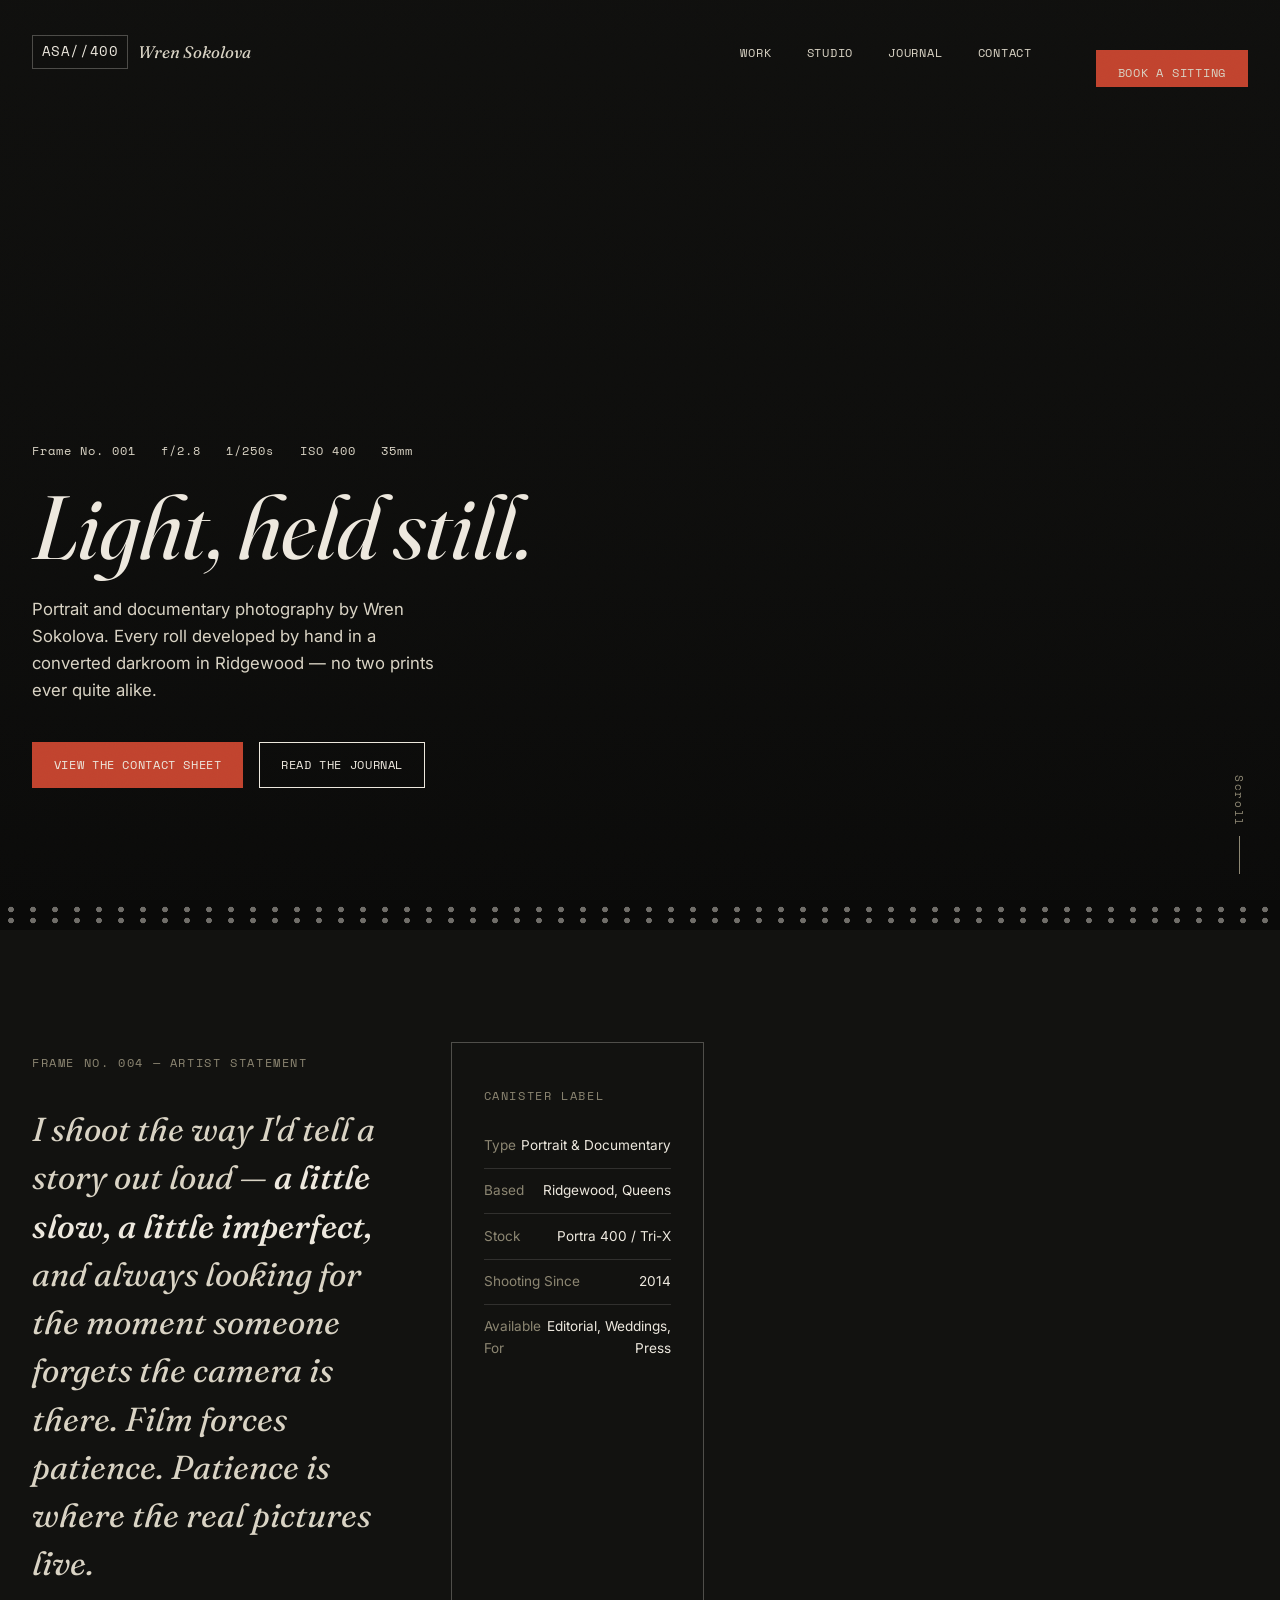
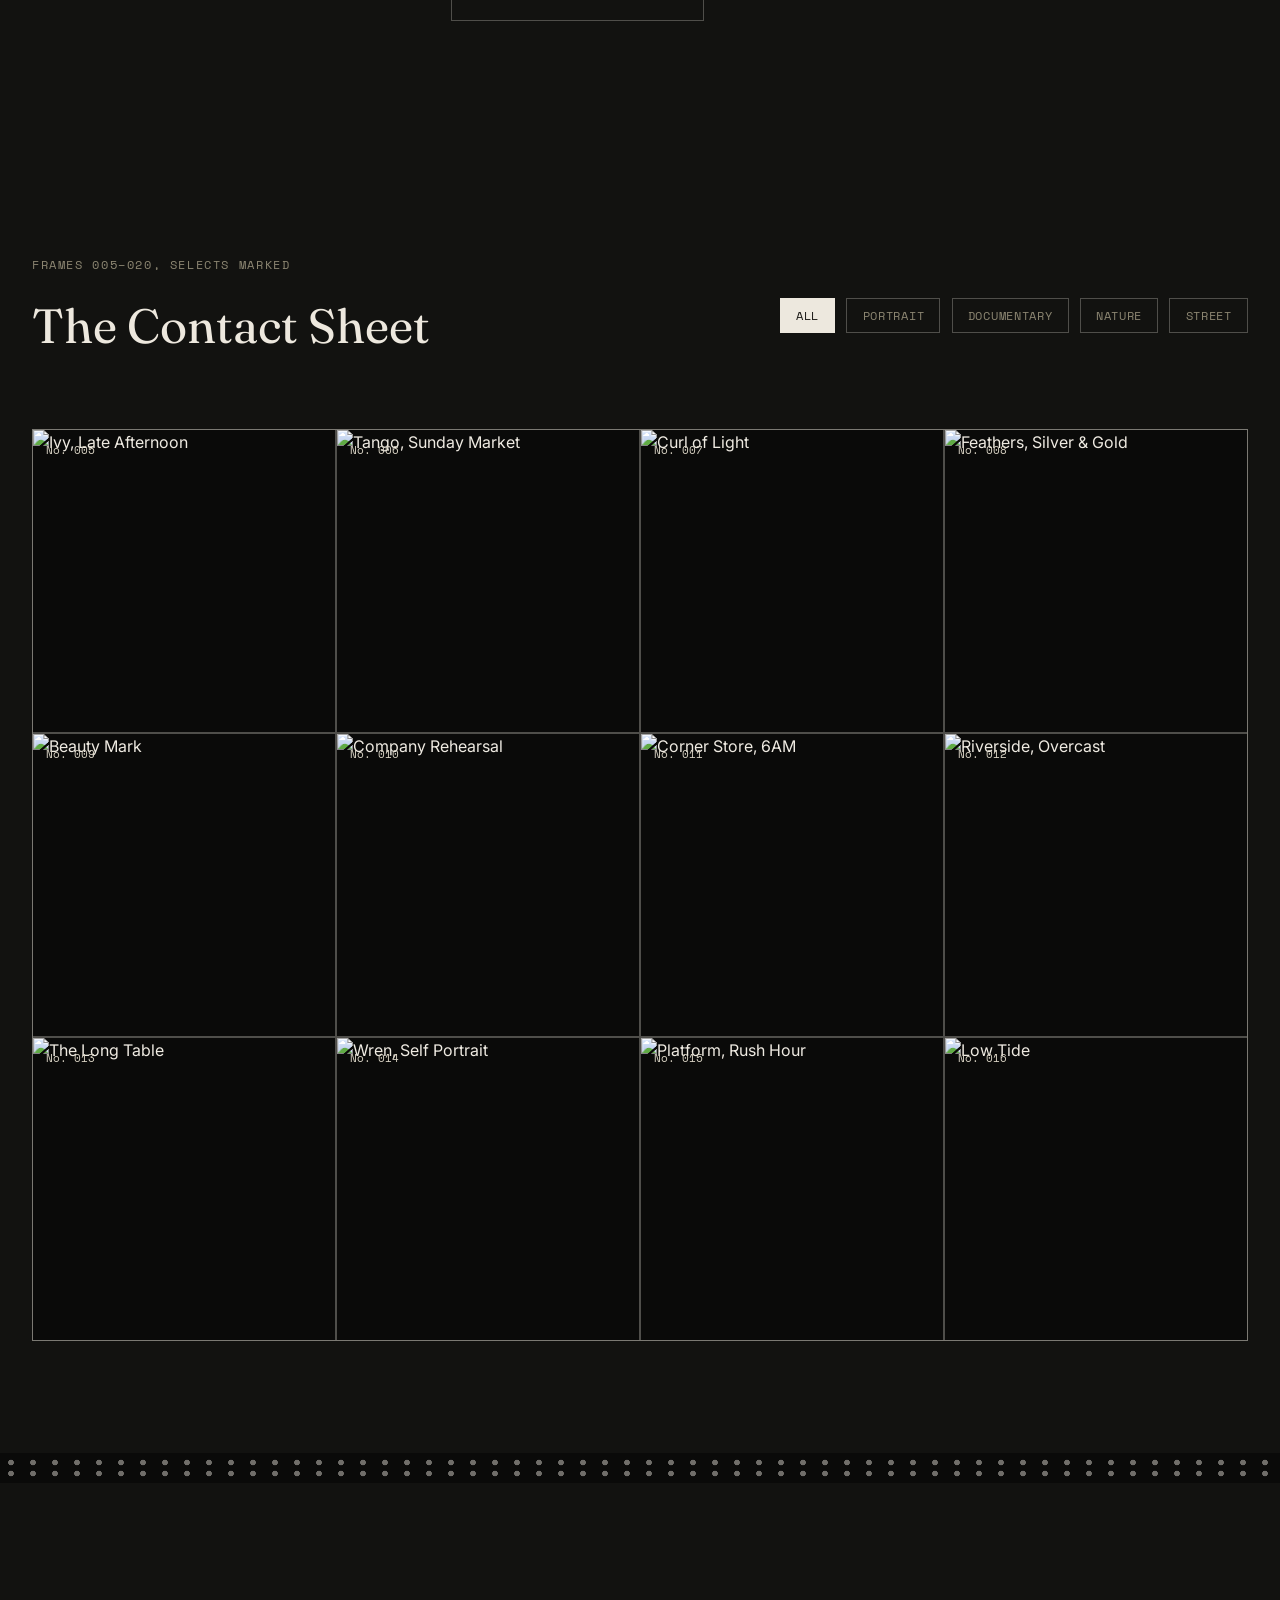
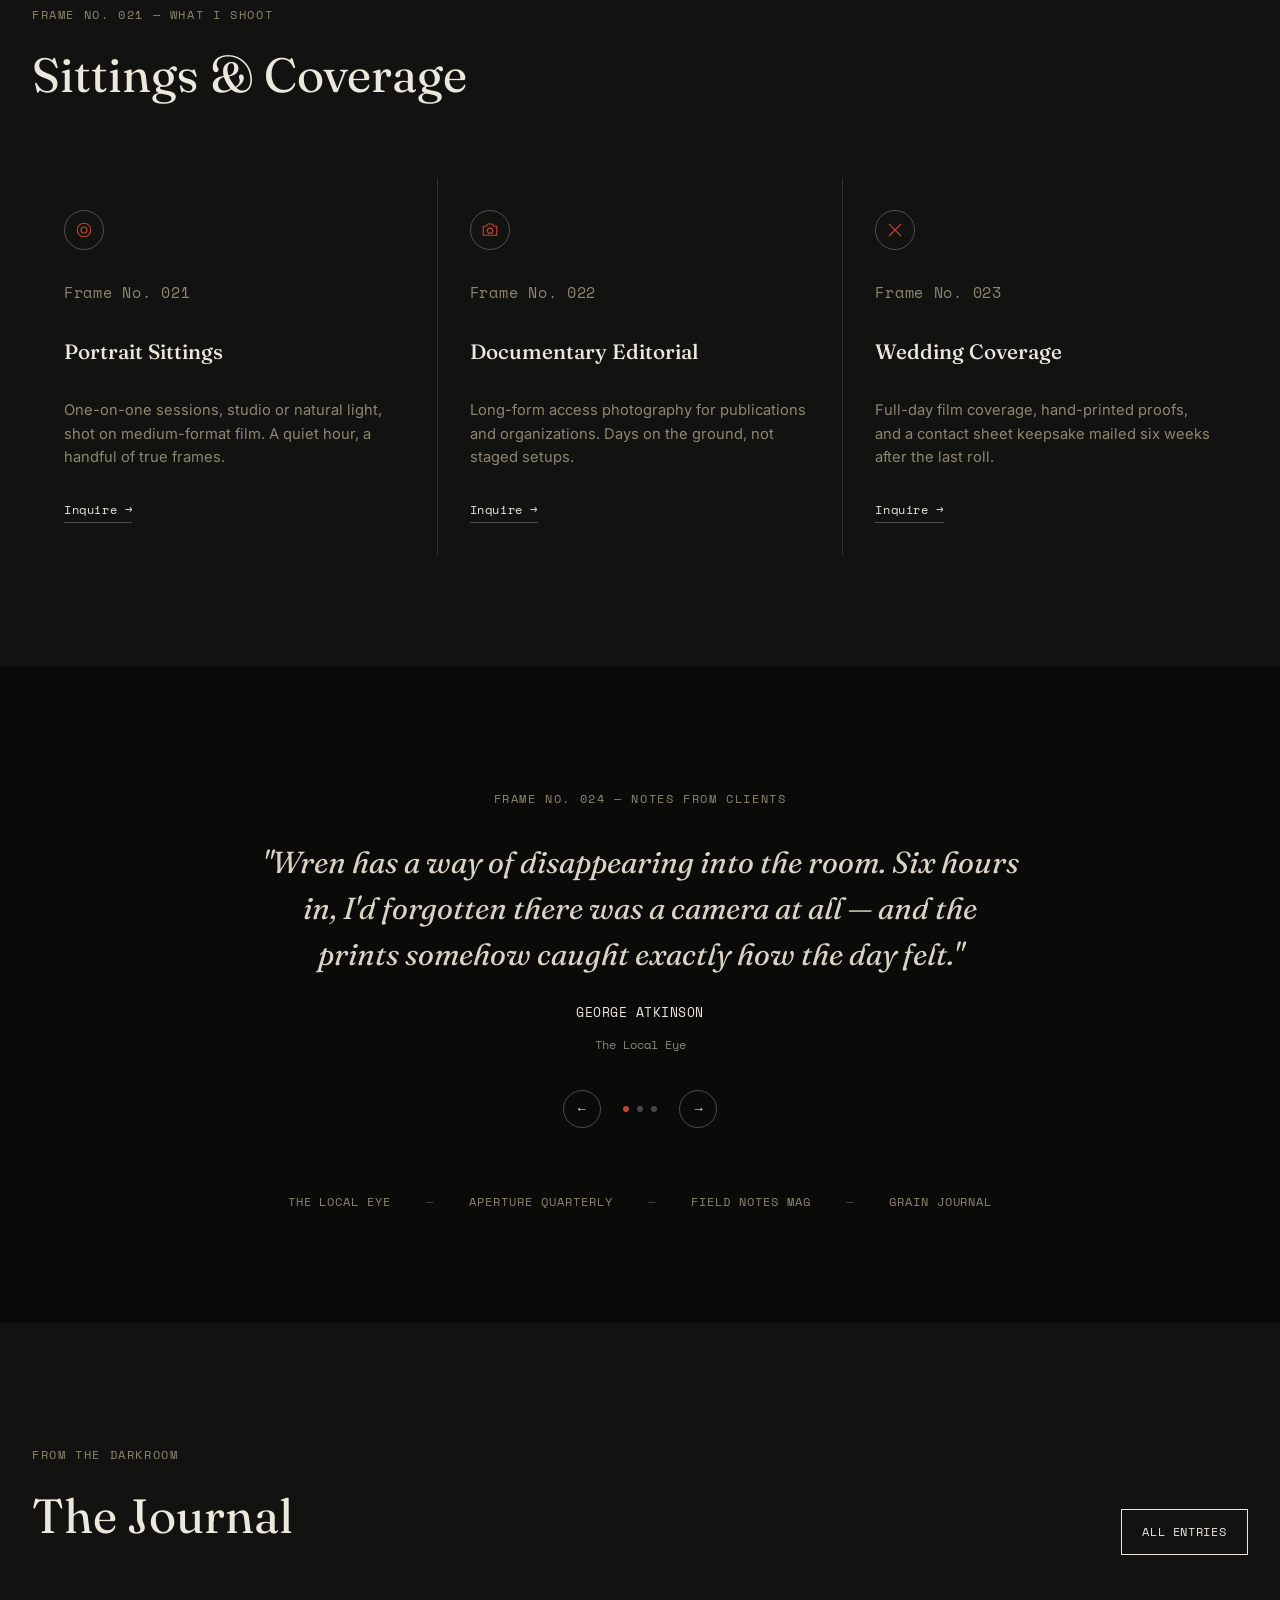
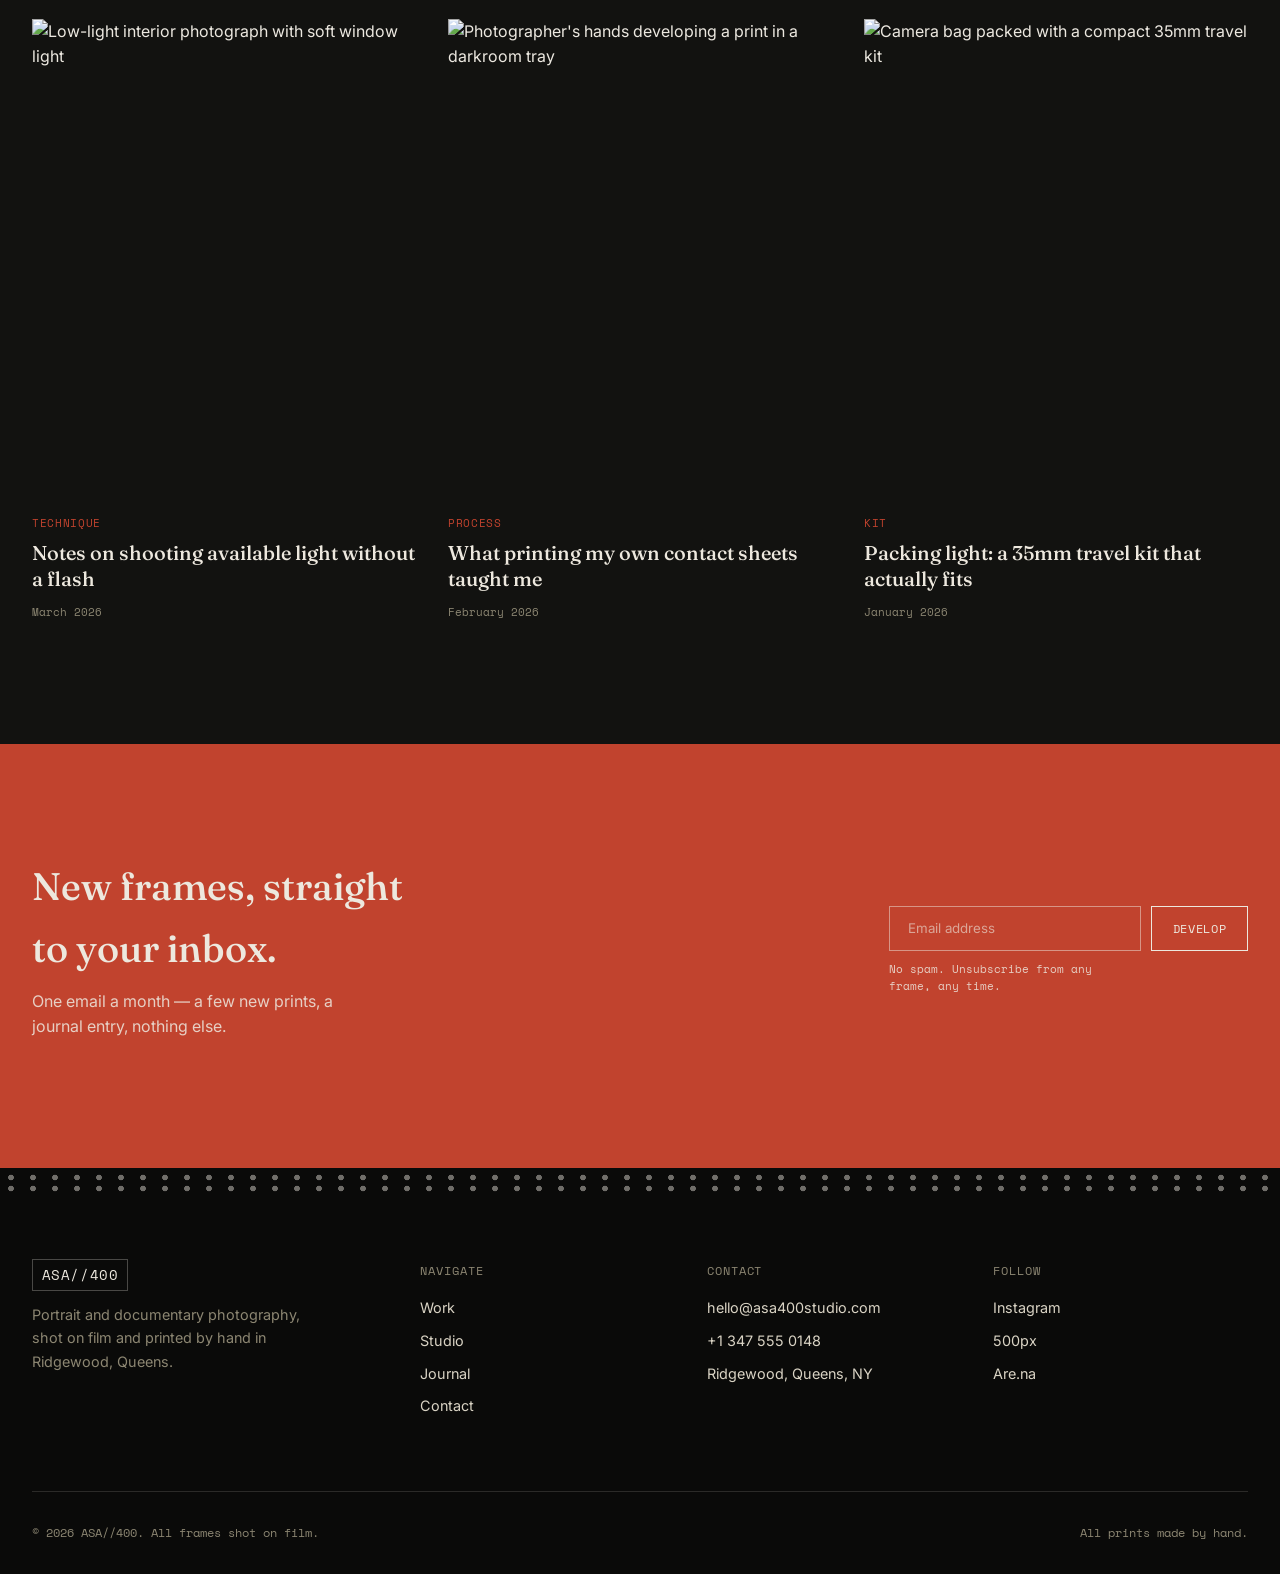
==== index.html @ d58d8274 "Add files via upload" ====
<!DOCTYPE html>
<html lang="en">
<head>
<meta charset="UTF-8">
<meta name="viewport" content="width=device-width, initial-scale=1.0">
<title>ASA//400 — Wren Sokolova, Photography</title>
<link rel="stylesheet" href="styles.css">
</head>
<body>

<div class="grain" aria-hidden="true"></div>

<nav class="site-nav" id="siteNav">
  <div class="wrap">
    <div class="brand">
      <span class="brand-mark">ASA//400</span>
      <span class="brand-name">Wren Sokolova</span>
    </div>
    <div class="nav-links" id="navLinks">
      <ul>
        <li><a href="#sheet">Work</a></li>
        <li><a href="#services">Studio</a></li>
        <li><a href="#journal">Journal</a></li>
        <li><a href="#contact">Contact</a></li>
      </ul>
      <a href="#contact" class="btn btn-solid" style="margin-top:2rem;">Book a Sitting</a>
    </div>
    <button class="nav-toggle" id="navToggle" aria-expanded="false" aria-controls="navLinks">Menu</button>
  </div>
</nav>

<header class="hero">
  <div class="wrap hero-inner">
    <div class="hero-frame-data mono">
      <span>Frame No. 001</span>
      <span>f/2.8</span>
      <span>1/250s</span>
      <span>ISO 400</span>
      <span>35mm</span>
    </div>
    <h1>Light, held still.</h1>
    <p class="hero-sub">Portrait and documentary photography by Wren Sokolova. Every roll developed by hand in a converted darkroom in Ridgewood — no two prints ever quite alike.</p>
    <div class="hero-actions">
      <a href="#sheet" class="btn btn-solid">View the Contact Sheet</a>
      <a href="#journal" class="btn">Read the Journal</a>
    </div>
  </div>
  <div class="scroll-cue mono">Scroll</div>
</header>

<div class="filmstrip" aria-hidden="true"></div>

<section class="story">
  <div class="wrap reveal">
    <div class="story-grid" style="display:grid;grid-template-columns:1.4fr 1fr;gap:4rem;">
      <div>
        <p class="eyebrow">Frame No. 004 — Artist Statement</p>
        <p class="story-quote">I shoot the way I'd tell a story out loud — <strong>a little slow, a little imperfect,</strong> and always looking for the moment someone forgets the camera is there. Film forces patience. Patience is where the real pictures live.</p>
      </div>
      <div class="label-card">
        <p class="eyebrow">Canister Label</p>
        <div class="label-row"><span>Type</span><span>Portrait &amp; Documentary</span></div>
        <div class="label-row"><span>Based</span><span>Ridgewood, Queens</span></div>
        <div class="label-row"><span>Stock</span><span>Portra 400 / Tri-X</span></div>
        <div class="label-row"><span>Shooting Since</span><span>2014</span></div>
        <div class="label-row"><span>Available For</span><span>Editorial, Weddings, Press</span></div>
      </div>
    </div>
  </div>
</section>

<section class="sheet" id="sheet">
  <div class="wrap">
    <div class="section-head reveal">
      <div>
        <p class="eyebrow">Frames 005–020, Selects Marked</p>
        <h2>The Contact Sheet</h2>
      </div>
      <div class="filters mono">
        <button class="filter-btn active" data-filter="all">All</button>
        <button class="filter-btn" data-filter="portrait">Portrait</button>
        <button class="filter-btn" data-filter="documentary">Documentary</button>
        <button class="filter-btn" data-filter="nature">Nature</button>
        <button class="filter-btn" data-filter="street">Street</button>
      </div>
    </div>

    <div class="grid-sheet reveal" id="grid">
      <!-- frames injected by data below -->
    </div>
  </div>
</section>

<div class="filmstrip" aria-hidden="true"></div>

<section class="services" id="services">
  <div class="wrap">
    <div class="section-head reveal">
      <div>
        <p class="eyebrow">Frame No. 021 — What I Shoot</p>
        <h2>Sittings &amp; Coverage</h2>
      </div>
    </div>
    <div class="service-grid reveal">
      <div class="service-card">
        <div class="service-icon" aria-hidden="true">
          <svg width="18" height="18" viewBox="0 0 24 24" fill="none" stroke="currentColor" stroke-width="1.5"><circle cx="12" cy="12" r="4"/><circle cx="12" cy="12" r="9"/></svg>
        </div>
        <p class="service-tag">Frame No. 021</p>
        <h3>Portrait Sittings</h3>
        <p>One-on-one sessions, studio or natural light, shot on medium-format film. A quiet hour, a handful of true frames.</p>
        <a href="#contact" class="service-link">Inquire →</a>
      </div>
      <div class="service-card">
        <div class="service-icon" aria-hidden="true">
          <svg width="18" height="18" viewBox="0 0 24 24" fill="none" stroke="currentColor" stroke-width="1.5"><path d="M3 7h4l2-3h6l2 3h4v12H3z"/><circle cx="12" cy="13" r="3.5"/></svg>
        </div>
        <p class="service-tag">Frame No. 022</p>
        <h3>Documentary Editorial</h3>
        <p>Long-form access photography for publications and organizations. Days on the ground, not staged setups.</p>
        <a href="#contact" class="service-link">Inquire →</a>
      </div>
      <div class="service-card">
        <div class="service-icon" aria-hidden="true">
          <svg width="18" height="18" viewBox="0 0 24 24" fill="none" stroke="currentColor" stroke-width="1.5"><path d="M4 4l16 16M4 20L20 4"/></svg>
        </div>
        <p class="service-tag">Frame No. 023</p>
        <h3>Wedding Coverage</h3>
        <p>Full-day film coverage, hand-printed proofs, and a contact sheet keepsake mailed six weeks after the last roll.</p>
        <a href="#contact" class="service-link">Inquire →</a>
      </div>
    </div>
  </div>
</section>

<section class="testimonials">
  <div class="wrap">
    <div class="testi-wrap reveal">
      <p class="eyebrow" style="margin-bottom:2rem;">Frame No. 024 — Notes From Clients</p>

      <div class="testi-slide active">
        <p class="testi-quote">"Wren has a way of disappearing into the room. Six hours in, I'd forgotten there was a camera at all — and the prints somehow caught exactly how the day felt."</p>
        <p class="testi-name">GEORGE ATKINSON</p>
        <p class="testi-role">The Local Eye</p>
      </div>
      <div class="testi-slide">
        <p class="testi-quote">"We asked for portraits and got a small archive. Every print was hand-developed, and you can tell — there's a warmth to film that nothing else matches."</p>
        <p class="testi-name">MOLLIE HOPE</p>
        <p class="testi-role">Field Notes Mag</p>
      </div>
      <div class="testi-slide">
        <p class="testi-quote">"The contact sheet alone was worth the booking. Watching a whole day compress into thirty-six honest frames — nothing staged, nothing wasted."</p>
        <p class="testi-name">DEV KAPOOR</p>
        <p class="testi-role">Aperture Quarterly</p>
      </div>

      <div class="testi-controls">
        <button class="testi-arrow" id="testiPrev" aria-label="Previous testimonial">←</button>
        <div class="testi-dots" id="testiDots"></div>
        <button class="testi-arrow" id="testiNext" aria-label="Next testimonial">→</button>
      </div>

      <div class="press-strip">
        <span>The Local Eye</span>
        <span>Aperture Quarterly</span>
        <span>Field Notes Mag</span>
        <span>Grain Journal</span>
      </div>
    </div>
  </div>
</section>

<section class="journal" id="journal">
  <div class="wrap">
    <div class="section-head reveal">
      <div>
        <p class="eyebrow">From the Darkroom</p>
        <h2>The Journal</h2>
      </div>
      <a href="#" class="btn">All Entries</a>
    </div>
    <div class="journal-grid reveal">
      <article class="post-card">
        <img src="https://picsum.photos/seed/asa-blog-1/700/900" alt="Low-light interior photograph with soft window light" loading="lazy">
        <p class="post-cat">Technique</p>
        <h3>Notes on shooting available light without a flash</h3>
        <p class="post-date">March 2026</p>
      </article>
      <article class="post-card">
        <img src="https://picsum.photos/seed/asa-blog-2/700/900" alt="Photographer's hands developing a print in a darkroom tray" loading="lazy">
        <p class="post-cat">Process</p>
        <h3>What printing my own contact sheets taught me</h3>
        <p class="post-date">February 2026</p>
      </article>
      <article class="post-card">
        <img src="https://picsum.photos/seed/asa-blog-3/700/900" alt="Camera bag packed with a compact 35mm travel kit" loading="lazy">
        <p class="post-cat">Kit</p>
        <h3>Packing light: a 35mm travel kit that actually fits</h3>
        <p class="post-date">January 2026</p>
      </article>
    </div>
  </div>
</section>

<section class="newsletter">
  <div class="wrap reveal">
    <div>
      <h2>New frames, straight to your inbox.</h2>
      <p>One email a month — a few new prints, a journal entry, nothing else.</p>
    </div>
    <div>
      <form class="newsletter-form" id="newsletterForm">
        <input type="email" placeholder="Email address" required aria-label="Email address">
        <button type="submit" class="btn">Develop</button>
      </form>
      <p class="newsletter-fine">No spam. Unsubscribe from any frame, any time.</p>
    </div>
  </div>
</section>

<div class="filmstrip" aria-hidden="true"></div>

<footer id="contact">
  <div class="wrap">
    <div class="footer-grid">
      <div class="footer-brand">
        <span class="brand-mark">ASA//400</span>
        <p>Portrait and documentary photography, shot on film and printed by hand in Ridgewood, Queens.</p>
      </div>
      <div class="footer-col">
        <h4>Navigate</h4>
        <ul>
          <li><a href="#sheet">Work</a></li>
          <li><a href="#services">Studio</a></li>
          <li><a href="#journal">Journal</a></li>
          <li><a href="#contact">Contact</a></li>
        </ul>
      </div>
      <div class="footer-col">
        <h4>Contact</h4>
        <ul>
          <li>hello@asa400studio.com</li>
          <li>+1 347 555 0148</li>
          <li>Ridgewood, Queens, NY</li>
        </ul>
      </div>
      <div class="footer-col">
        <h4>Follow</h4>
        <ul>
          <li><a href="#">Instagram</a></li>
          <li><a href="#">500px</a></li>
          <li><a href="#">Are.na</a></li>
        </ul>
      </div>
    </div>
    <div class="footer-bottom">
      <span>© 2026 ASA//400. All frames shot on film.</span>
      <span>All prints made by hand.</span>
    </div>
  </div>
</footer>

<script src="script.js"></script>

</body>
</html>
---- styles.css ----
@import url('https://fonts.googleapis.com/css2?family=Fraunces:ital,opsz,wght@0,9..144,300;0,9..144,400;0,9..144,500;0,9..144,600;1,9..144,400;1,9..144,500&family=Inter:wght@400;500;600&family=Space+Mono:wght@400;700&display=swap');

  :root{
    --black:#121210;
    --black-strip:#0a0a09;
    --paper:#ede8de;
    --paper-dim:#d9d3c4;
    --ink:#1a1815;
    --safelight:#c1432e;
    --safelight-dim:#9c3624;
    --khaki:#8c8672;
    --hairline:rgba(237,232,222,0.14);
    --hairline-strong:rgba(237,232,222,0.28);
    --gap-xs:0.5rem;
    --gap-s:1rem;
    --gap-m:2rem;
    --gap-l:4rem;
    --gap-xl:7rem;
    --maxw:1280px;
  }

  *{box-sizing:border-box;}
  html{scroll-behavior:smooth;}
  body{
    margin:0;
    background:var(--black);
    color:var(--paper);
    font-family:'Inter',sans-serif;
    font-size:16px;
    line-height:1.6;
    -webkit-font-smoothing:antialiased;
  }
  img{max-width:100%;display:block;}
  a{color:inherit;text-decoration:none;}
  ul{list-style:none;margin:0;padding:0;}
  h1,h2,h3,h4{margin:0;font-family:'Fraunces',serif;font-weight:500;}

  ::selection{background:var(--safelight);color:var(--paper);}

  a:focus-visible, button:focus-visible, input:focus-visible{
    outline:2px solid var(--safelight);
    outline-offset:3px;
  }

  .wrap{max-width:var(--maxw);margin:0 auto;padding:0 var(--gap-m);}

  .mono{font-family:'Space Mono',monospace;}
  .eyebrow{
    font-family:'Space Mono',monospace;
    font-size:0.72rem;
    letter-spacing:0.14em;
    text-transform:uppercase;
    color:var(--khaki);
  }

  /* grain overlay */
  .grain{
    position:fixed;inset:0;
    pointer-events:none;
    z-index:999;
    opacity:0.05;
    mix-blend-mode:overlay;
    background-image:url("data:image/svg+xml,%3Csvg xmlns='http://www.w3.org/2000/svg' width='120' height='120'%3E%3Cfilter id='n'%3E%3CfeTurbulence type='fractalNoise' baseFrequency='0.9' numOctaves='2' stitchTiles='stitch'/%3E%3C/filter%3E%3Crect width='100%25' height='100%25' filter='url(%23n)'/%3E%3C/svg%3E");
  }

  /* sprocket divider */
  .filmstrip{
    height:30px;
    background:var(--black-strip);
    position:relative;
  }
  .filmstrip::before,
  .filmstrip::after{
    content:"";
    position:absolute;left:0;right:0;height:9px;
    background-image:radial-gradient(circle,rgba(237,232,222,0.45) 2.6px,transparent 3.1px);
    background-size:22px 9px;
    background-repeat:repeat-x;
  }
  .filmstrip::before{top:5px;}
  .filmstrip::after{bottom:5px;}

  /* ---------- NAV ---------- */
  .site-nav{
    position:fixed;top:0;left:0;right:0;z-index:200;
    padding:1.1rem 0;
    transition:background 0.35s ease,padding 0.35s ease,border-color 0.35s ease;
    border-bottom:1px solid transparent;
  }
  .site-nav.scrolled{
    background:rgba(18,18,16,0.92);
    backdrop-filter:blur(6px);
    padding:0.75rem 0;
    border-bottom-color:var(--hairline);
  }
  .site-nav .wrap{display:flex;align-items:center;justify-content:space-between;gap:var(--gap-m);}
  .brand{display:flex;align-items:center;gap:0.6rem;}
  .brand-mark{
    font-family:'Space Mono',monospace;
    font-size:0.85rem;
    letter-spacing:0.04em;
    border:1px solid var(--hairline-strong);
    padding:0.3rem 0.55rem;
    color:var(--paper);
  }
  .brand-name{font-family:'Fraunces',serif;font-size:1.05rem;font-style:italic;color:var(--paper-dim);}

  .nav-links{display:flex;align-items:center;gap:var(--gap-l);}
  .nav-links ul{display:flex;gap:2.2rem;}
  .nav-links a{
    font-family:'Space Mono',monospace;
    font-size:0.78rem;
    letter-spacing:0.06em;
    text-transform:uppercase;
    color:var(--paper-dim);
    position:relative;
    padding-bottom:3px;
  }
  .nav-links a::after{
    content:"";position:absolute;left:0;bottom:0;width:0;height:1px;
    background:var(--safelight);transition:width 0.25s ease;
  }
  .nav-links a:hover::after{width:100%;}

  .btn{
    display:inline-flex;align-items:center;gap:0.5rem;
    font-family:'Space Mono',monospace;
    font-size:0.78rem;
    letter-spacing:0.05em;
    text-transform:uppercase;
    padding:0.75rem 1.3rem;
    border:1px solid var(--paper);
    transition:background 0.25s ease,color 0.25s ease,border-color 0.25s ease;
    cursor:pointer;
    background:transparent;
    color:var(--paper);
  }
  .btn:hover{background:var(--paper);color:var(--ink);}
  .btn-solid{
    background:var(--safelight);
    border-color:var(--safelight);
    color:var(--paper);
  }
  .btn-solid:hover{background:var(--safelight-dim);border-color:var(--safelight-dim);color:var(--paper);}

  .nav-toggle{
    display:none;
    background:none;border:none;color:var(--paper);
    font-family:'Space Mono',monospace;font-size:0.78rem;
    letter-spacing:0.06em;text-transform:uppercase;
    cursor:pointer;
  }

  /* ---------- HERO ---------- */
  .hero{
    position:relative;
    min-height:100vh;
    display:flex;
    align-items:flex-end;
    background:
      linear-gradient(180deg, rgba(10,10,9,0.35) 0%, rgba(10,10,9,0.55) 55%, rgba(10,10,9,0.92) 100%),
      url('https://picsum.photos/seed/asa-hero/1800/1400') center/cover no-repeat;
  }
  .hero-inner{
    padding-bottom:var(--gap-xl);
    padding-top:calc(var(--gap-xl) + 4rem);
    width:100%;
  }
  .hero-frame-data{
    display:flex;gap:1.6rem;flex-wrap:wrap;
    font-size:0.75rem;letter-spacing:0.08em;
    color:var(--khaki);margin-bottom:1.4rem;
  }
  .hero-frame-data span{color:var(--paper-dim);}
  .hero h1{
    font-size:clamp(2.6rem,7vw,5.6rem);
    font-style:italic;
    font-weight:400;
    line-height:0.98;
    color:var(--paper);
    max-width:14ch;
    margin-bottom:1.6rem;
  }
  .hero-sub{
    max-width:38ch;
    color:var(--paper-dim);
    font-size:1.05rem;
    margin-bottom:2.4rem;
  }
  .hero-actions{display:flex;gap:1rem;flex-wrap:wrap;}

  .scroll-cue{
    position:absolute;bottom:1.6rem;right:var(--gap-m);
    writing-mode:vertical-rl;
    font-family:'Space Mono',monospace;
    font-size:0.7rem;letter-spacing:0.15em;
    color:var(--khaki);
    display:flex;align-items:center;gap:0.6rem;
  }
  .scroll-cue::after{content:"";width:1px;height:38px;background:var(--khaki);}

  /* ---------- SECTION SHELL ---------- */
  section{padding:var(--gap-xl) 0;}
  .section-head{
    display:flex;justify-content:space-between;align-items:flex-end;
    gap:var(--gap-m);margin-bottom:var(--gap-l);flex-wrap:wrap;
  }
  .section-head h2{font-size:clamp(2rem,4vw,3rem);font-weight:400;}
  .section-head .eyebrow{margin-bottom:0.8rem;}

  /* ---------- STORY ---------- */
  .story{background:var(--black);}
  .story .wrap{display:grid;grid-template-columns:1.4fr 1fr;gap:var(--gap-l);align-items:start;}
  .story-quote{
    font-family:'Fraunces',serif;
    font-style:italic;
    font-weight:400;
    font-size:clamp(1.5rem,2.6vw,2.1rem);
    line-height:1.45;
    color:var(--paper-dim);
  }
  .story-quote strong{color:var(--paper);font-weight:500;}
  .label-card{
    border:1px solid var(--hairline-strong);
    padding:var(--gap-m);
  }
  .label-card .eyebrow{margin-bottom:1.2rem;}
  .label-row{
    display:flex;justify-content:space-between;
    padding:0.7rem 0;border-bottom:1px solid var(--hairline);
    font-size:0.85rem;
  }
  .label-row:last-child{border-bottom:none;}
  .label-row span:first-child{color:var(--khaki);}
  .label-row span:last-child{color:var(--paper);text-align:right;}

  /* ---------- CONTACT SHEET / PORTFOLIO ---------- */
  .sheet{background:var(--black);}
  .filters{display:flex;gap:0.7rem;flex-wrap:wrap;margin-bottom:var(--gap-m);}
  .filter-btn{
    font-family:'Space Mono',monospace;font-size:0.72rem;letter-spacing:0.06em;
    text-transform:uppercase;
    padding:0.5rem 0.95rem;
    border:1px solid var(--hairline-strong);
    background:transparent;color:var(--khaki);
    cursor:pointer;transition:all 0.2s ease;
  }
  .filter-btn:hover{color:var(--paper);border-color:var(--paper-dim);}
  .filter-btn.active{background:var(--paper);color:var(--ink);border-color:var(--paper);}

  .grid-sheet{
    display:grid;
    grid-template-columns:repeat(4,1fr);
    gap:2px;
    background:var(--hairline-strong);
    border:1px solid var(--hairline-strong);
  }
  .frame{
    position:relative;
    aspect-ratio:1/1;
    overflow:hidden;
    background:var(--black-strip);
    cursor:pointer;
  }
  .frame.hidden-frame{display:none;}
  .frame img{
    width:100%;height:100%;object-fit:cover;
    filter:grayscale(15%) contrast(1.02);
    transition:transform 0.6s ease,filter 0.4s ease;
  }
  .frame:hover img{transform:scale(1.06);filter:grayscale(0%) contrast(1.05);}
  .frame-overlay{
    position:absolute;inset:0;
    display:flex;flex-direction:column;justify-content:flex-end;
    padding:1rem;
    background:linear-gradient(180deg,transparent 40%,rgba(10,10,9,0.88) 100%);
    opacity:0;transition:opacity 0.35s ease;
  }
  .frame:hover .frame-overlay{opacity:1;}
  .frame-num{
    position:absolute;top:0.7rem;left:0.8rem;
    font-family:'Space Mono',monospace;font-size:0.7rem;
    color:var(--paper-dim);
    z-index:2;
  }
  .frame-mark{
    position:absolute;
    width:46px;height:46px;
    border:2px solid var(--safelight);
    border-radius:50%;
    top:50%;left:50%;
    transform:translate(-50%,-50%) scale(0.6);
    opacity:0;
    transition:all 0.3s ease;
    pointer-events:none;
  }
  .frame:hover .frame-mark{opacity:0.9;transform:translate(-50%,-50%) scale(1);}
  .frame-title{font-family:'Fraunces',serif;font-style:italic;font-size:1.05rem;color:var(--paper);}
  .frame-cat{font-family:'Space Mono',monospace;font-size:0.68rem;letter-spacing:0.05em;text-transform:uppercase;color:var(--khaki);margin-top:0.2rem;}

  /* ---------- SERVICES ---------- */
  .services{background:var(--black);}
  .service-grid{display:grid;grid-template-columns:repeat(3,1fr);gap:1px;background:var(--hairline);}
  .service-card{
    background:var(--black);
    padding:var(--gap-m);
    display:flex;flex-direction:column;gap:1rem;
  }
  .service-icon{
    width:40px;height:40px;
    border:1px solid var(--hairline-strong);
    border-radius:50%;
    display:flex;align-items:center;justify-content:center;
    color:var(--safelight);
  }
  .service-card h3{font-size:1.3rem;font-weight:500;}
  .service-card p{color:var(--khaki);font-size:0.92rem;}
  .service-tag{font-family:'Space Mono',monospace;font-size:0.68rem;color:var(--khaki);letter-spacing:0.05em;}
  .service-link{
    margin-top:auto;
    font-family:'Space Mono',monospace;font-size:0.75rem;letter-spacing:0.05em;
    color:var(--paper);
    border-bottom:1px solid var(--hairline-strong);
    width:fit-content;padding-bottom:2px;
  }

  /* ---------- TESTIMONIALS ---------- */
  .testimonials{background:var(--black-strip);}
  .testi-wrap{max-width:760px;margin:0 auto;text-align:center;position:relative;}
  .testi-slide{display:none;}
  .testi-slide.active{display:block;animation:fadeIn 0.5s ease;}
  @keyframes fadeIn{from{opacity:0;transform:translateY(8px);}to{opacity:1;transform:translateY(0);}}
  .testi-quote{
    font-family:'Fraunces',serif;font-style:italic;font-weight:400;
    font-size:clamp(1.3rem,2.6vw,1.9rem);
    line-height:1.5;color:var(--paper-dim);
    margin-bottom:1.6rem;
  }
  .testi-name{font-family:'Space Mono',monospace;font-size:0.8rem;color:var(--paper);letter-spacing:0.04em;}
  .testi-role{font-family:'Space Mono',monospace;font-size:0.72rem;color:var(--khaki);margin-top:0.2rem;}
  .testi-controls{display:flex;justify-content:center;align-items:center;gap:1.4rem;margin-top:2.2rem;}
  .testi-arrow{
    background:none;border:1px solid var(--hairline-strong);color:var(--paper);
    width:38px;height:38px;border-radius:50%;
    display:flex;align-items:center;justify-content:center;
    cursor:pointer;transition:border-color 0.2s ease;
  }
  .testi-arrow:hover{border-color:var(--safelight);color:var(--safelight);}
  .testi-dots{display:flex;gap:0.5rem;}
  .testi-dot{width:6px;height:6px;border-radius:50%;background:var(--hairline-strong);cursor:pointer;border:none;padding:0;}
  .testi-dot.active{background:var(--safelight);}

  .press-strip{
    margin-top:var(--gap-l);
    display:flex;flex-wrap:wrap;justify-content:center;gap:0 2.2rem;
    font-family:'Space Mono',monospace;font-size:0.75rem;letter-spacing:0.08em;
    text-transform:uppercase;color:var(--khaki);
  }
  .press-strip span:not(:last-child)::after{content:"—";margin-left:2.2rem;color:var(--hairline-strong);}

  /* ---------- JOURNAL ---------- */
  .journal{background:var(--black);}
  .journal-grid{display:grid;grid-template-columns:repeat(3,1fr);gap:var(--gap-m);}
  .post-card img{aspect-ratio:4/5;object-fit:cover;filter:grayscale(20%);transition:filter 0.4s ease;}
  .post-card:hover img{filter:grayscale(0%);}
  .post-cat{font-family:'Space Mono',monospace;font-size:0.68rem;letter-spacing:0.06em;text-transform:uppercase;color:var(--safelight);margin:1rem 0 0.5rem;}
  .post-card h3{font-size:1.25rem;font-weight:500;line-height:1.3;margin-bottom:0.5rem;}
  .post-date{font-family:'Space Mono',monospace;font-size:0.7rem;color:var(--khaki);}

  /* ---------- NEWSLETTER ---------- */
  .newsletter{
    background:var(--safelight);
    color:var(--paper);
  }
  .newsletter .wrap{
    display:flex;justify-content:space-between;align-items:center;gap:var(--gap-m);flex-wrap:wrap;
  }
  .newsletter h2{font-size:clamp(1.7rem,3.4vw,2.4rem);max-width:16ch;}
  .newsletter p{color:rgba(237,232,222,0.85);margin-top:0.6rem;max-width:34ch;}
  .newsletter-form{display:flex;gap:0.6rem;flex-wrap:wrap;}
  .newsletter-form input{
    background:transparent;
    border:1px solid rgba(237,232,222,0.5);
    color:var(--paper);
    padding:0.85rem 1.1rem;
    font-family:'Inter',sans-serif;
    min-width:240px;
  }
  .newsletter-form input::placeholder{color:rgba(237,232,222,0.6);}
  .newsletter-form .btn{border-color:var(--paper);}
  .newsletter-form .btn:hover{background:var(--paper);color:var(--safelight-dim);}
  .newsletter-fine{font-family:'Space Mono',monospace;font-size:0.68rem;color:rgba(237,232,222,0.65);margin-top:0.8rem;}

  /* ---------- FOOTER ---------- */
  footer{background:var(--black-strip);padding:var(--gap-l) 0 var(--gap-m);}
  .footer-grid{
    display:grid;grid-template-columns:1.4fr 1fr 1fr 1fr;gap:var(--gap-m);
    padding-bottom:var(--gap-l);
  }
  .footer-brand p{color:var(--khaki);font-size:0.9rem;margin-top:1rem;max-width:32ch;}
  .footer-col h4{font-family:'Space Mono',monospace;font-size:0.72rem;letter-spacing:0.08em;text-transform:uppercase;color:var(--khaki);margin-bottom:1rem;}
  .footer-col li{margin-bottom:0.6rem;font-size:0.9rem;color:var(--paper-dim);}
  .footer-col a:hover{color:var(--safelight);}
  .footer-bottom{
    display:flex;justify-content:space-between;align-items:center;flex-wrap:wrap;gap:1rem;
    padding-top:var(--gap-m);border-top:1px solid var(--hairline);
    font-family:'Space Mono',monospace;font-size:0.72rem;color:var(--khaki);
  }

  /* ---------- REVEAL ---------- */
  .reveal{opacity:0;transform:translateY(24px);transition:opacity 0.7s ease,transform 0.7s ease;}
  .reveal.in{opacity:1;transform:translateY(0);}

  @media (prefers-reduced-motion:reduce){
    html{scroll-behavior:auto;}
    .reveal{opacity:1;transform:none;transition:none;}
    .frame img,.post-card img,.filter-btn,.btn{transition:none;}
  }

  /* ---------- RESPONSIVE ---------- */
  @media (max-width:980px){
    .story .wrap{grid-template-columns:1fr;}
    .service-grid{grid-template-columns:1fr;}
    .journal-grid{grid-template-columns:1fr 1fr;}
    .grid-sheet{grid-template-columns:repeat(3,1fr);}
    .footer-grid{grid-template-columns:1fr 1fr;gap:var(--gap-l) var(--gap-m);}
  }
  @media (max-width:720px){
    .nav-links{
      position:fixed;top:0;right:0;bottom:0;
      width:78vw;max-width:320px;
      background:var(--black);
      flex-direction:column;align-items:flex-start;
      padding:6rem var(--gap-m) var(--gap-m);
      transform:translateX(100%);
      transition:transform 0.35s ease;
      border-left:1px solid var(--hairline-strong);
    }
    .nav-links.open{transform:translateX(0);}
    .nav-links ul{flex-direction:column;gap:1.6rem;}
    .nav-toggle{display:block;}
    .journal-grid{grid-template-columns:1fr;}
    .grid-sheet{grid-template-columns:repeat(2,1fr);}
    .newsletter .wrap{flex-direction:column;align-items:flex-start;}
    .footer-grid{grid-template-columns:1fr;}
  }
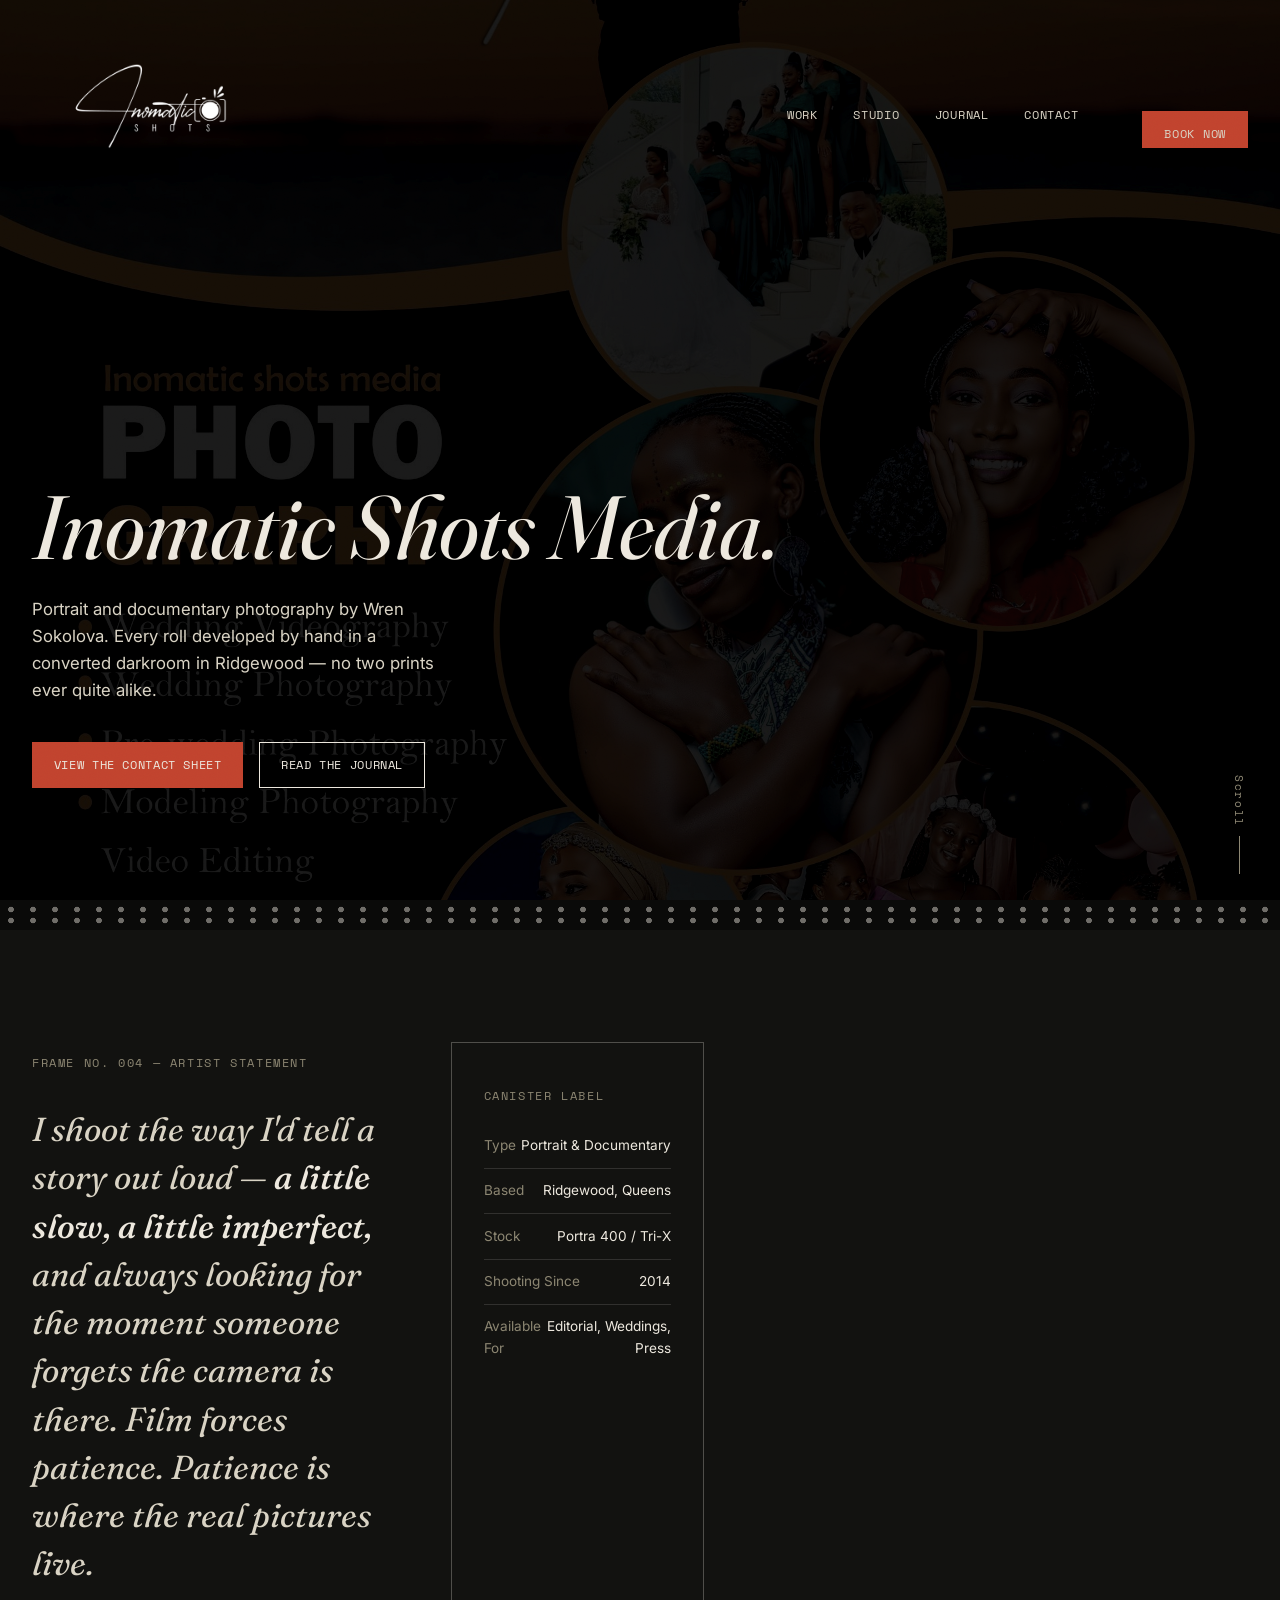
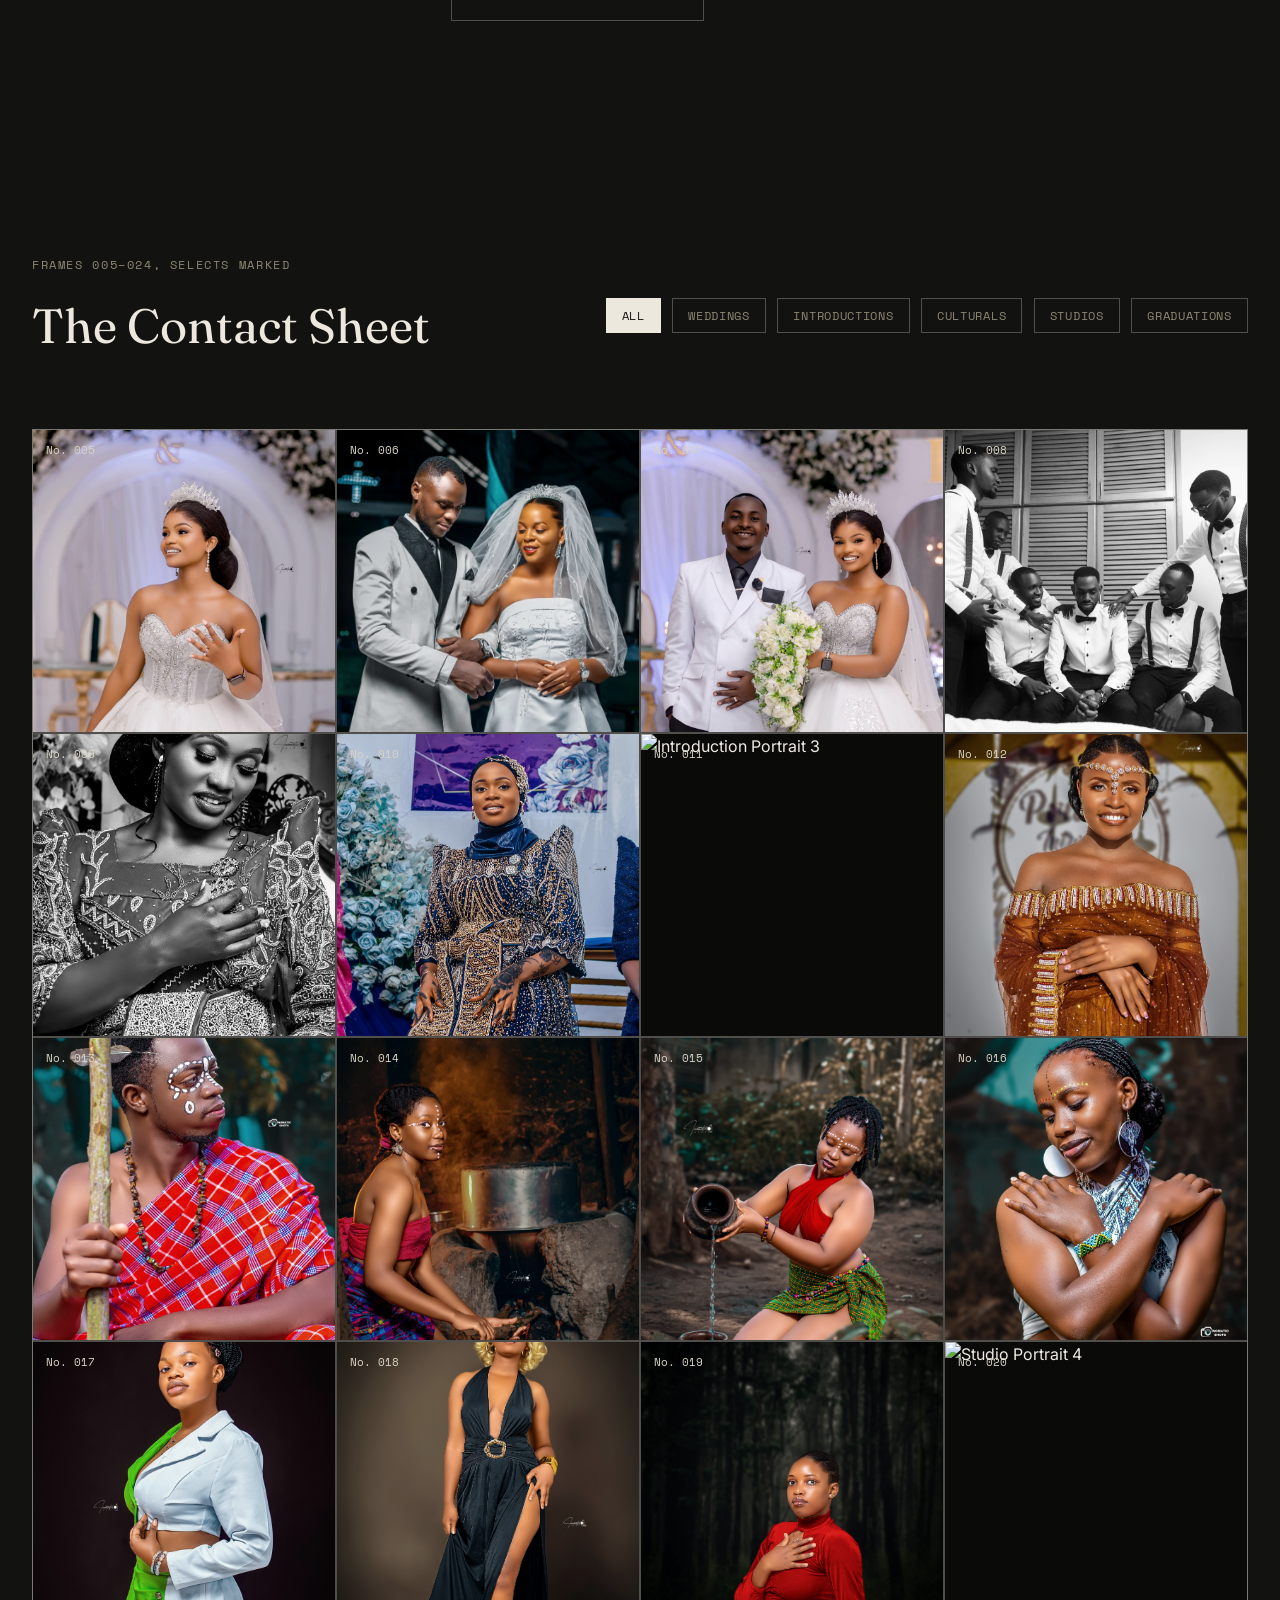
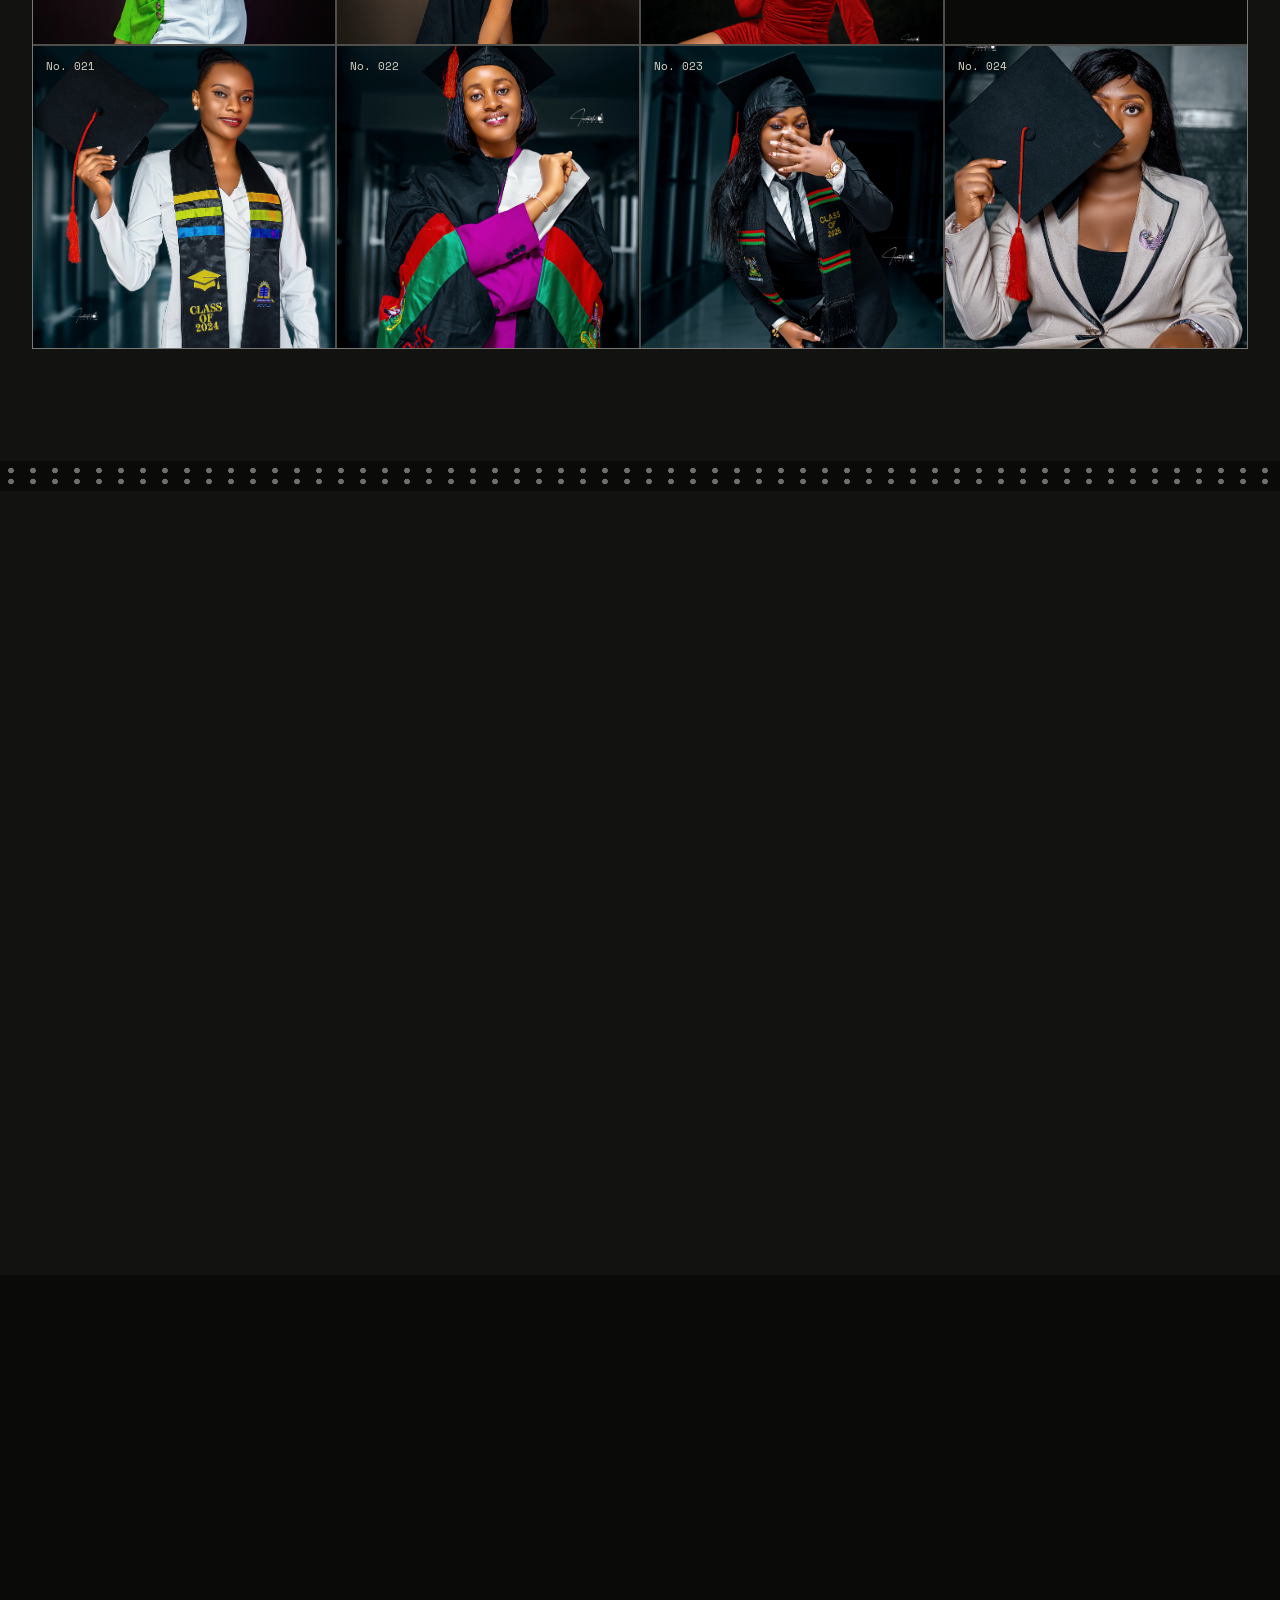
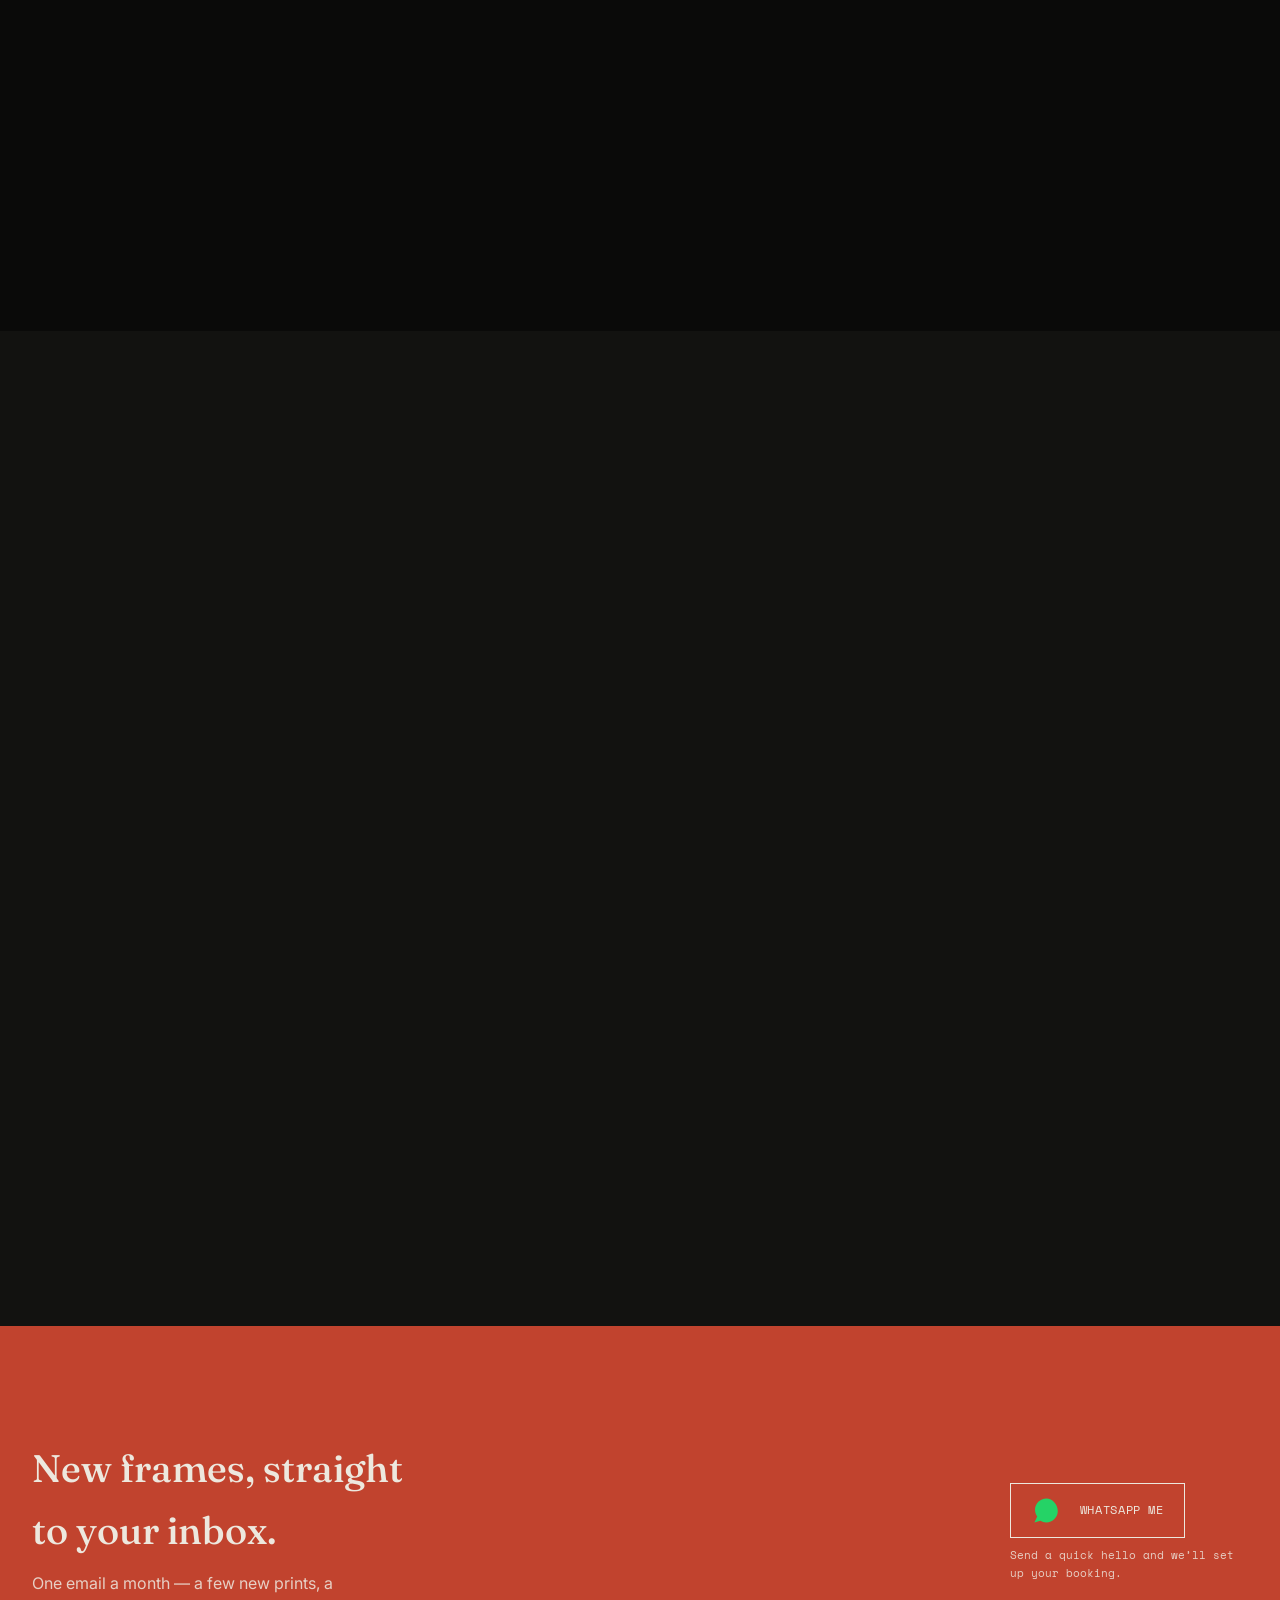
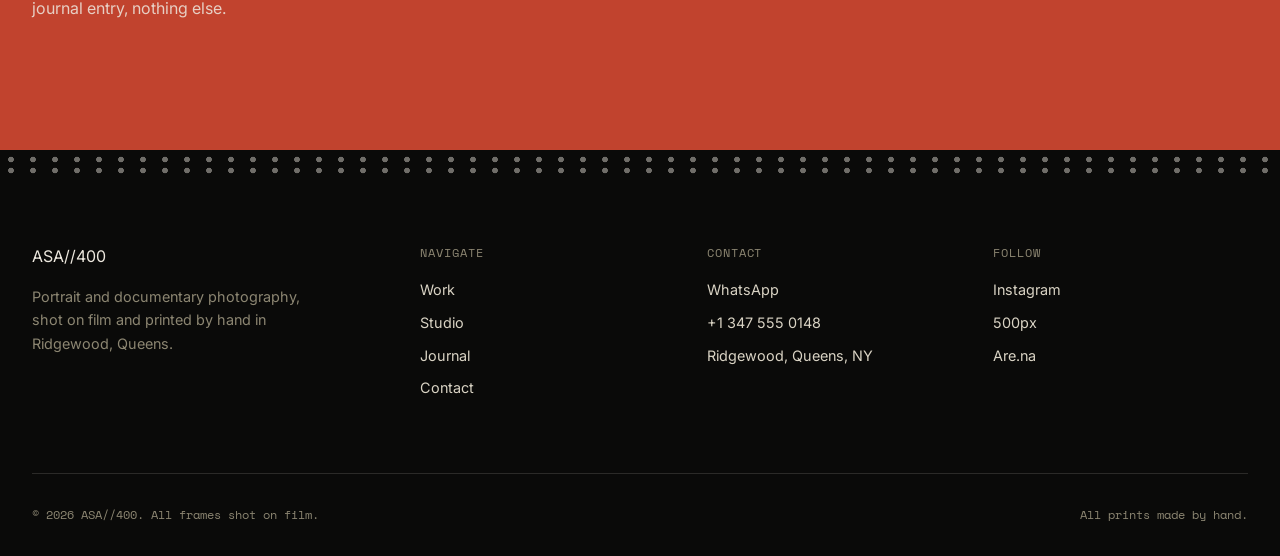
==== commit 4d7fc4cd: "Add files via upload" ====
--- a/index.html
+++ b/index.html
@@ -1,20 +1,19 @@
 <!DOCTYPE html>
-<html lang="en">
-<head>
+<html lang="en"><head>
+<meta http-equiv="content-type" content="text/html; charset=UTF-8">
 <meta charset="UTF-8">
 <meta name="viewport" content="width=device-width, initial-scale=1.0">
-<title>ASA//400 — Wren Sokolova, Photography</title>
+<title>INOMATIC SHOTS MEDIA</title>
 <link rel="stylesheet" href="styles.css">
 </head>
 <body>
 
 <div class="grain" aria-hidden="true"></div>
 
-<nav class="site-nav" id="siteNav">
+<nav class="site-nav scrolled" id="siteNav">
   <div class="wrap">
     <div class="brand">
-      <span class="brand-mark">ASA//400</span>
-      <span class="brand-name">Wren Sokolova</span>
+      <img src="images/Logo image.PNG" alt="INOMATIC SHOTS MEDIA logo" class="brand-logo">
     </div>
     <div class="nav-links" id="navLinks">
       <ul>
@@ -23,27 +22,30 @@
         <li><a href="#journal">Journal</a></li>
         <li><a href="#contact">Contact</a></li>
       </ul>
-      <a href="#contact" class="btn btn-solid" style="margin-top:2rem;">Book a Sitting</a>
+      <a href="#contact" class="btn btn-solid" style="margin-top:2rem;">Book Now</a>
     </div>
     <button class="nav-toggle" id="navToggle" aria-expanded="false" aria-controls="navLinks">Menu</button>
   </div>
 </nav>
 
 <header class="hero">
+  <img class="hero-video" src="images/Background image.jpeg" alt="Landing page background image" loading="eager">
   <div class="wrap hero-inner">
     <div class="hero-frame-data mono">
-      <span>Frame No. 001</span>
-      <span>f/2.8</span>
-      <span>1/250s</span>
-      <span>ISO 400</span>
-      <span>35mm</span>
-    </div>
-    <h1>Light, held still.</h1>
-    <p class="hero-sub">Portrait and documentary photography by Wren Sokolova. Every roll developed by hand in a converted darkroom in Ridgewood — no two prints ever quite alike.</p>
-    <div class="hero-actions">
-      <a href="#sheet" class="btn btn-solid">View the Contact Sheet</a>
-      <a href="#journal" class="btn">Read the Journal</a>
-    </div>
+      <span></span>
+      <span></span>
+      <span></span>
+      <span></span>
+      <span></span>
+    </div>
+    <h1>Inomatic Shots Media.</h1>
+    <p class="hero-sub">Portrait and documentary photography by Wren 
+       Sokolova. Every roll developed by hand in a converted darkroom in 
+      Ridgewood — no two prints ever quite alike.</p>
+     <div class="hero-actions">
+       <a href="#sheet" class="btn btn-solid">View the Contact Sheet</a>
+       <a href="#journal" class="btn">Read the Journal</a>
+      </div>
   </div>
   <div class="scroll-cue mono">Scroll</div>
 </header>
@@ -55,7 +57,9 @@
     <div class="story-grid" style="display:grid;grid-template-columns:1.4fr 1fr;gap:4rem;">
       <div>
         <p class="eyebrow">Frame No. 004 — Artist Statement</p>
-        <p class="story-quote">I shoot the way I'd tell a story out loud — <strong>a little slow, a little imperfect,</strong> and always looking for the moment someone forgets the camera is there. Film forces patience. Patience is where the real pictures live.</p>
+        <p class="story-quote">I shoot the way I'd tell a story out loud — <strong>a little slow, a little imperfect,</strong>
+ and always looking for the moment someone forgets the camera is there.
+Film forces patience. Patience is where the real pictures live.</p>
       </div>
       <div class="label-card">
         <p class="eyebrow">Canister Label</p>
@@ -73,23 +77,40 @@
   <div class="wrap">
     <div class="section-head reveal">
       <div>
-        <p class="eyebrow">Frames 005–020, Selects Marked</p>
+        <p class="eyebrow">Frames 005–024, Selects Marked</p>
         <h2>The Contact Sheet</h2>
       </div>
       <div class="filters mono">
         <button class="filter-btn active" data-filter="all">All</button>
-        <button class="filter-btn" data-filter="portrait">Portrait</button>
-        <button class="filter-btn" data-filter="documentary">Documentary</button>
-        <button class="filter-btn" data-filter="nature">Nature</button>
-        <button class="filter-btn" data-filter="street">Street</button>
-      </div>
-    </div>
-
-    <div class="grid-sheet reveal" id="grid">
-      <!-- frames injected by data below -->
-    </div>
-  </div>
-</section>
+        <button class="filter-btn" data-filter="weddings">WEDDINGS</button>
+        <button class="filter-btn" data-filter="introductions">INTRODUCTIONS</button>
+        <button class="filter-btn" data-filter="culturals">CULTURALS</button>
+        <button class="filter-btn" data-filter="studios">STUDIOS</button>
+        <button class="filter-btn" data-filter="graduations">GRADUATIONS</button>
+      </div>
+    </div>
+
+    <div class="grid-sheet reveal" id="grid"></div>
+  </div>
+</section>
+
+<div class="lightbox" id="lightbox" aria-hidden="true">
+  <button class="lightbox-close" id="lightboxClose" aria-label="Close image">×</button>
+  <button class="lightbox-nav lightbox-prev" id="lightboxPrev" aria-label="Previous image">←</button>
+  <div class="lightbox-toolbar">
+    <button class="lightbox-zoom" id="lightboxZoomIn" aria-label="Zoom in">+</button>
+    <button class="lightbox-zoom" id="lightboxZoomOut" aria-label="Zoom out">−</button>
+    <button class="lightbox-zoom" id="lightboxReset" aria-label="Reset zoom">↺</button>
+  </div>
+  <div class="lightbox-content">
+    <img id="lightboxImage" src="" alt="">
+    <div class="lightbox-caption">
+      <p id="lightboxTitle"></p>
+      <p id="lightboxCategory"></p>
+    </div>
+  </div>
+  <button class="lightbox-nav lightbox-next" id="lightboxNext" aria-label="Next image">→</button>
+</div>
 
 <div class="filmstrip" aria-hidden="true"></div>
 
@@ -104,7 +125,7 @@
     <div class="service-grid reveal">
       <div class="service-card">
         <div class="service-icon" aria-hidden="true">
-          <svg width="18" height="18" viewBox="0 0 24 24" fill="none" stroke="currentColor" stroke-width="1.5"><circle cx="12" cy="12" r="4"/><circle cx="12" cy="12" r="9"/></svg>
+          <svg width="18" height="18" viewBox="0 0 24 24" fill="none" stroke="currentColor" stroke-width="1.5"><circle cx="12" cy="12" r="4"></circle><circle cx="12" cy="12" r="9"></circle></svg>
         </div>
         <p class="service-tag">Frame No. 021</p>
         <h3>Portrait Sittings</h3>
@@ -113,7 +134,7 @@
       </div>
       <div class="service-card">
         <div class="service-icon" aria-hidden="true">
-          <svg width="18" height="18" viewBox="0 0 24 24" fill="none" stroke="currentColor" stroke-width="1.5"><path d="M3 7h4l2-3h6l2 3h4v12H3z"/><circle cx="12" cy="13" r="3.5"/></svg>
+          <svg width="18" height="18" viewBox="0 0 24 24" fill="none" stroke="currentColor" stroke-width="1.5"><path d="M3 7h4l2-3h6l2 3h4v12H3z"></path><circle cx="12" cy="13" r="3.5"></circle></svg>
         </div>
         <p class="service-tag">Frame No. 022</p>
         <h3>Documentary Editorial</h3>
@@ -122,7 +143,7 @@
       </div>
       <div class="service-card">
         <div class="service-icon" aria-hidden="true">
-          <svg width="18" height="18" viewBox="0 0 24 24" fill="none" stroke="currentColor" stroke-width="1.5"><path d="M4 4l16 16M4 20L20 4"/></svg>
+          <svg width="18" height="18" viewBox="0 0 24 24" fill="none" stroke="currentColor" stroke-width="1.5"><path d="M4 4l16 16M4 20L20 4"></path></svg>
         </div>
         <p class="service-tag">Frame No. 023</p>
         <h3>Wedding Coverage</h3>
@@ -139,24 +160,30 @@
       <p class="eyebrow" style="margin-bottom:2rem;">Frame No. 024 — Notes From Clients</p>
 
       <div class="testi-slide active">
-        <p class="testi-quote">"Wren has a way of disappearing into the room. Six hours in, I'd forgotten there was a camera at all — and the prints somehow caught exactly how the day felt."</p>
+        <p class="testi-quote">"Wren has a way of disappearing into the 
+room. Six hours in, I'd forgotten there was a camera at all — and the 
+prints somehow caught exactly how the day felt."</p>
         <p class="testi-name">GEORGE ATKINSON</p>
         <p class="testi-role">The Local Eye</p>
       </div>
       <div class="testi-slide">
-        <p class="testi-quote">"We asked for portraits and got a small archive. Every print was hand-developed, and you can tell — there's a warmth to film that nothing else matches."</p>
+        <p class="testi-quote">"We asked for portraits and got a small 
+archive. Every print was hand-developed, and you can tell — there's a 
+warmth to film that nothing else matches."</p>
         <p class="testi-name">MOLLIE HOPE</p>
         <p class="testi-role">Field Notes Mag</p>
       </div>
       <div class="testi-slide">
-        <p class="testi-quote">"The contact sheet alone was worth the booking. Watching a whole day compress into thirty-six honest frames — nothing staged, nothing wasted."</p>
+        <p class="testi-quote">"The contact sheet alone was worth the 
+booking. Watching a whole day compress into thirty-six honest frames — 
+nothing staged, nothing wasted."</p>
         <p class="testi-name">DEV KAPOOR</p>
         <p class="testi-role">Aperture Quarterly</p>
       </div>
 
       <div class="testi-controls">
         <button class="testi-arrow" id="testiPrev" aria-label="Previous testimonial">←</button>
-        <div class="testi-dots" id="testiDots"></div>
+        <div class="testi-dots" id="testiDots"><button class="testi-dot active" aria-label="Go to testimonial 1"></button><button class="testi-dot" aria-label="Go to testimonial 2"></button><button class="testi-dot" aria-label="Go to testimonial 3"></button></div>
         <button class="testi-arrow" id="testiNext" aria-label="Next testimonial">→</button>
       </div>
 
@@ -180,22 +207,22 @@
       <a href="#" class="btn">All Entries</a>
     </div>
     <div class="journal-grid reveal">
-      <article class="post-card">
-        <img src="https://picsum.photos/seed/asa-blog-1/700/900" alt="Low-light interior photograph with soft window light" loading="lazy">
-        <p class="post-cat">Technique</p>
-        <h3>Notes on shooting available light without a flash</h3>
+      <article class="post-card journal-item" data-type="journal" data-title="Wedding poster feature" data-category="Weddings">
+        <img src="images/Wedding Poster.JPEG" alt="Wedding poster image" loading="lazy">
+        <p class="post-cat">Weddings</p>
+        <h3>Wedding poster feature</h3>
         <p class="post-date">March 2026</p>
       </article>
-      <article class="post-card">
-        <img src="https://picsum.photos/seed/asa-blog-2/700/900" alt="Photographer's hands developing a print in a darkroom tray" loading="lazy">
-        <p class="post-cat">Process</p>
-        <h3>What printing my own contact sheets taught me</h3>
+      <article class="post-card journal-item" data-type="journal" data-title="Introduction poster feature" data-category="Introductions">
+        <img src="images/Introduction Poster.jpeg" alt="Introduction poster image" loading="lazy">
+        <p class="post-cat">Introductions</p>
+        <h3>Introduction poster feature</h3>
         <p class="post-date">February 2026</p>
       </article>
-      <article class="post-card">
-        <img src="https://picsum.photos/seed/asa-blog-3/700/900" alt="Camera bag packed with a compact 35mm travel kit" loading="lazy">
-        <p class="post-cat">Kit</p>
-        <h3>Packing light: a 35mm travel kit that actually fits</h3>
+      <article class="post-card journal-item" data-type="journal" data-title="Studio poster feature" data-category="Studios">
+        <img src="images/Studio Poster.jpeg" alt="Studio poster image" loading="lazy">
+        <p class="post-cat">Studios</p>
+        <h3>Studio poster feature</h3>
         <p class="post-date">January 2026</p>
       </article>
     </div>
@@ -203,17 +230,23 @@
 </section>
 
 <section class="newsletter">
-  <div class="wrap reveal">
+  <div class="wrap reveal in">
     <div>
       <h2>New frames, straight to your inbox.</h2>
       <p>One email a month — a few new prints, a journal entry, nothing else.</p>
     </div>
     <div>
-      <form class="newsletter-form" id="newsletterForm">
-        <input type="email" placeholder="Email address" required aria-label="Email address">
-        <button type="submit" class="btn">Develop</button>
-      </form>
-      <p class="newsletter-fine">No spam. Unsubscribe from any frame, any time.</p>
+      <div class="newsletter-form">
+        <a href="https://wa.me/256757491879?text=Hello%20I%20would%20like%20to%20book%20a%20sitting" class="btn btn-solid" target="_blank" rel="noopener noreferrer">
+          <span class="wa-icon" aria-hidden="true">
+            <svg viewBox="0 0 24 24" fill="currentColor" role="img" aria-label="WhatsApp">
+              <path d="M17.472 14.382c-.297-.149-1.758-.867-2.03-.967-.273-.099-.47-.149-.67.149-.198.297-.768.967-.941 1.165-.173.198-.347.223-.644.074-.297-.149-1.255-.462-2.39-1.475-.883-.788-1.48-1.761-1.653-2.059-.173-.297-.018-.458.13-.606.134-.133.297-.347.446-.521.149-.174.198-.298.297-.497.099-.2.05-.375-.025-.524-.074-.149-.669-1.612-.92-2.208-.242-.579-.487-.5-.669-.51l-.57-.01c-.198 0-.52.074-.79.375-.27.3-1.03 1.005-1.03 2.445 0 1.44 1.055 2.834 1.204 3.032.149.198 2.085 3.18 5.056 4.452.705.305 1.254.49 1.684.627.707.224 1.349.193 1.857.117.568-.085 1.758-.719 2.006-1.413.248-.694.248-1.289.174-1.413-.073-.123-.27-.198-.568-.347zM12.004 2C6.76 2 2.5 6.26 2.5 11.504c0 2.08.68 4.01 1.83 5.58L2 22l4.98-1.306a9.5 9.5 0 005.024 1.306c5.244 0 9.504-4.26 9.504-9.504S17.248 2 12.004 2z"/>
+            </svg>
+          </span>
+          <span>WhatsApp Me</span>
+        </a>
+      </div>
+      <p class="newsletter-fine">Send a quick hello and we’ll set up your booking.</p>
     </div>
   </div>
 </section>
@@ -239,7 +272,7 @@
       <div class="footer-col">
         <h4>Contact</h4>
         <ul>
-          <li>hello@asa400studio.com</li>
+          <li><a href="https://wa.me/256757491879?text=Hello%20I%20would%20like%20to%20book%20a%20sitting" target="_blank" rel="noopener noreferrer">WhatsApp</a></li>
           <li>+1 347 555 0148</li>
           <li>Ridgewood, Queens, NY</li>
         </ul>
@@ -262,5 +295,4 @@
 
 <script src="script.js"></script>
 
-</body>
-</html>
+</body></html>
--- a/styles.css
+++ b/styles.css
@@ -95,15 +95,12 @@
   }
   .site-nav .wrap{display:flex;align-items:center;justify-content:space-between;gap:var(--gap-m);}
   .brand{display:flex;align-items:center;gap:0.6rem;}
-  .brand-mark{
-    font-family:'Space Mono',monospace;
-    font-size:0.85rem;
-    letter-spacing:0.04em;
-    border:1px solid var(--hairline-strong);
-    padding:0.3rem 0.55rem;
-    color:var(--paper);
-  }
-  .brand-name{font-family:'Fraunces',serif;font-size:1.05rem;font-style:italic;color:var(--paper-dim);}
+  .brand-logo{
+    display:block;
+    max-height:192px;
+    width:auto;
+    object-fit:contain;
+  }
 
   .nav-links{display:flex;align-items:center;gap:var(--gap-l);}
   .nav-links ul{display:flex;gap:2.2rem;}
@@ -157,11 +154,18 @@
     min-height:100vh;
     display:flex;
     align-items:flex-end;
+    overflow:hidden;
     background:
-      linear-gradient(180deg, rgba(10,10,9,0.35) 0%, rgba(10,10,9,0.55) 55%, rgba(10,10,9,0.92) 100%),
-      url('https://picsum.photos/seed/asa-hero/1800/1400') center/cover no-repeat;
+      linear-gradient(180deg, rgba(10,10,9,0.35) 0%, rgba(10,10,9,0.55) 55%, rgba(10,10,9,0.92) 100%);
+  }
+  .hero-video{
+    position:absolute;inset:0;
+    width:100%;height:100%;
+    object-fit:cover;
+    filter:brightness(0.12) contrast(1.05) saturate(0.75);
   }
   .hero-inner{
+    position:relative;z-index:1;
     padding-bottom:var(--gap-xl);
     padding-top:calc(var(--gap-xl) + 4rem);
     width:100%;
@@ -297,6 +301,61 @@
   .frame:hover .frame-mark{opacity:0.9;transform:translate(-50%,-50%) scale(1);}
   .frame-title{font-family:'Fraunces',serif;font-style:italic;font-size:1.05rem;color:var(--paper);}
   .frame-cat{font-family:'Space Mono',monospace;font-size:0.68rem;letter-spacing:0.05em;text-transform:uppercase;color:var(--khaki);margin-top:0.2rem;}
+
+  .lightbox{
+    position:fixed;inset:0;
+    background:rgba(10,10,9,0.96);
+    display:flex;align-items:center;justify-content:center;
+    padding:2rem;
+    z-index:400;
+    opacity:0;pointer-events:none;transition:opacity 0.25s ease;
+  }
+  .lightbox.open{opacity:1;pointer-events:auto;}
+  .lightbox-content{
+    max-width:min(92vw, 980px);
+    width:100%;
+    display:grid;gap:1rem;
+  }
+  .lightbox img{
+    width:100%;max-height:80vh;object-fit:contain;
+    border:1px solid var(--hairline-strong);
+    box-shadow:0 20px 60px rgba(0,0,0,0.35);
+    transform:scale(1);
+    transform-origin:center center;
+    transition:transform 0.2s ease;
+    cursor:zoom-in;
+  }
+  .lightbox img.zoomed{cursor:zoom-out;}
+  .lightbox-caption{
+    display:flex;justify-content:space-between;align-items:center;gap:1rem;
+    color:var(--paper-dim);
+    font-family:'Space Mono',monospace;
+    font-size:0.78rem;letter-spacing:0.05em;text-transform:uppercase;
+  }
+  .lightbox-caption p{margin:0;}
+  .lightbox-toolbar{
+    position:absolute;top:1.4rem;left:50%;transform:translateX(-50%);
+    display:flex;gap:0.6rem;
+    z-index:2;
+  }
+  .lightbox-zoom{
+    border:none;background:rgba(237,232,222,0.12);color:var(--paper);
+    width:40px;height:40px;border-radius:50%;display:grid;place-items:center;
+    cursor:pointer;transition:background 0.2s ease;
+  }
+  .lightbox-zoom:hover{background:rgba(237,232,222,0.22);} 
+  .lightbox-close,
+  .lightbox-nav{
+    position:absolute;
+    border:none;background:rgba(237,232,222,0.12);color:var(--paper);
+    width:44px;height:44px;border-radius:50%;display:grid;place-items:center;
+    cursor:pointer;transition:background 0.2s ease;
+  }
+  .lightbox-close:hover,
+  .lightbox-nav:hover{background:rgba(237,232,222,0.22);}
+  .lightbox-close{top:1.4rem;right:1.4rem;}
+  .lightbox-prev{left:1.4rem;top:50%;transform:translateY(-50%);} 
+  .lightbox-next{right:1.4rem;top:50%;transform:translateY(-50%);} 
 
   /* ---------- SERVICES ---------- */
   .services{background:var(--black);}
@@ -388,7 +447,15 @@
   }
   .newsletter-form input::placeholder{color:rgba(237,232,222,0.6);}
   .newsletter-form .btn{border-color:var(--paper);}
-  .newsletter-form .btn:hover{background:var(--paper);color:var(--safelight-dim);}
+  .newsletter-form .btn:hover{background:var(--paper);color:var(--safelight-dim);} 
+  .wa-icon{
+    display:inline-flex;align-items:center;justify-content:center;
+    width:1.8rem;height:1.8rem;
+    margin-right:0.7rem;
+    color:#25D366;
+    flex-shrink:0;
+  }
+  .wa-icon svg{width:100%;height:100%;display:block;}
   .newsletter-fine{font-family:'Space Mono',monospace;font-size:0.68rem;color:rgba(237,232,222,0.65);margin-top:0.8rem;}
 
   /* ---------- FOOTER ---------- */
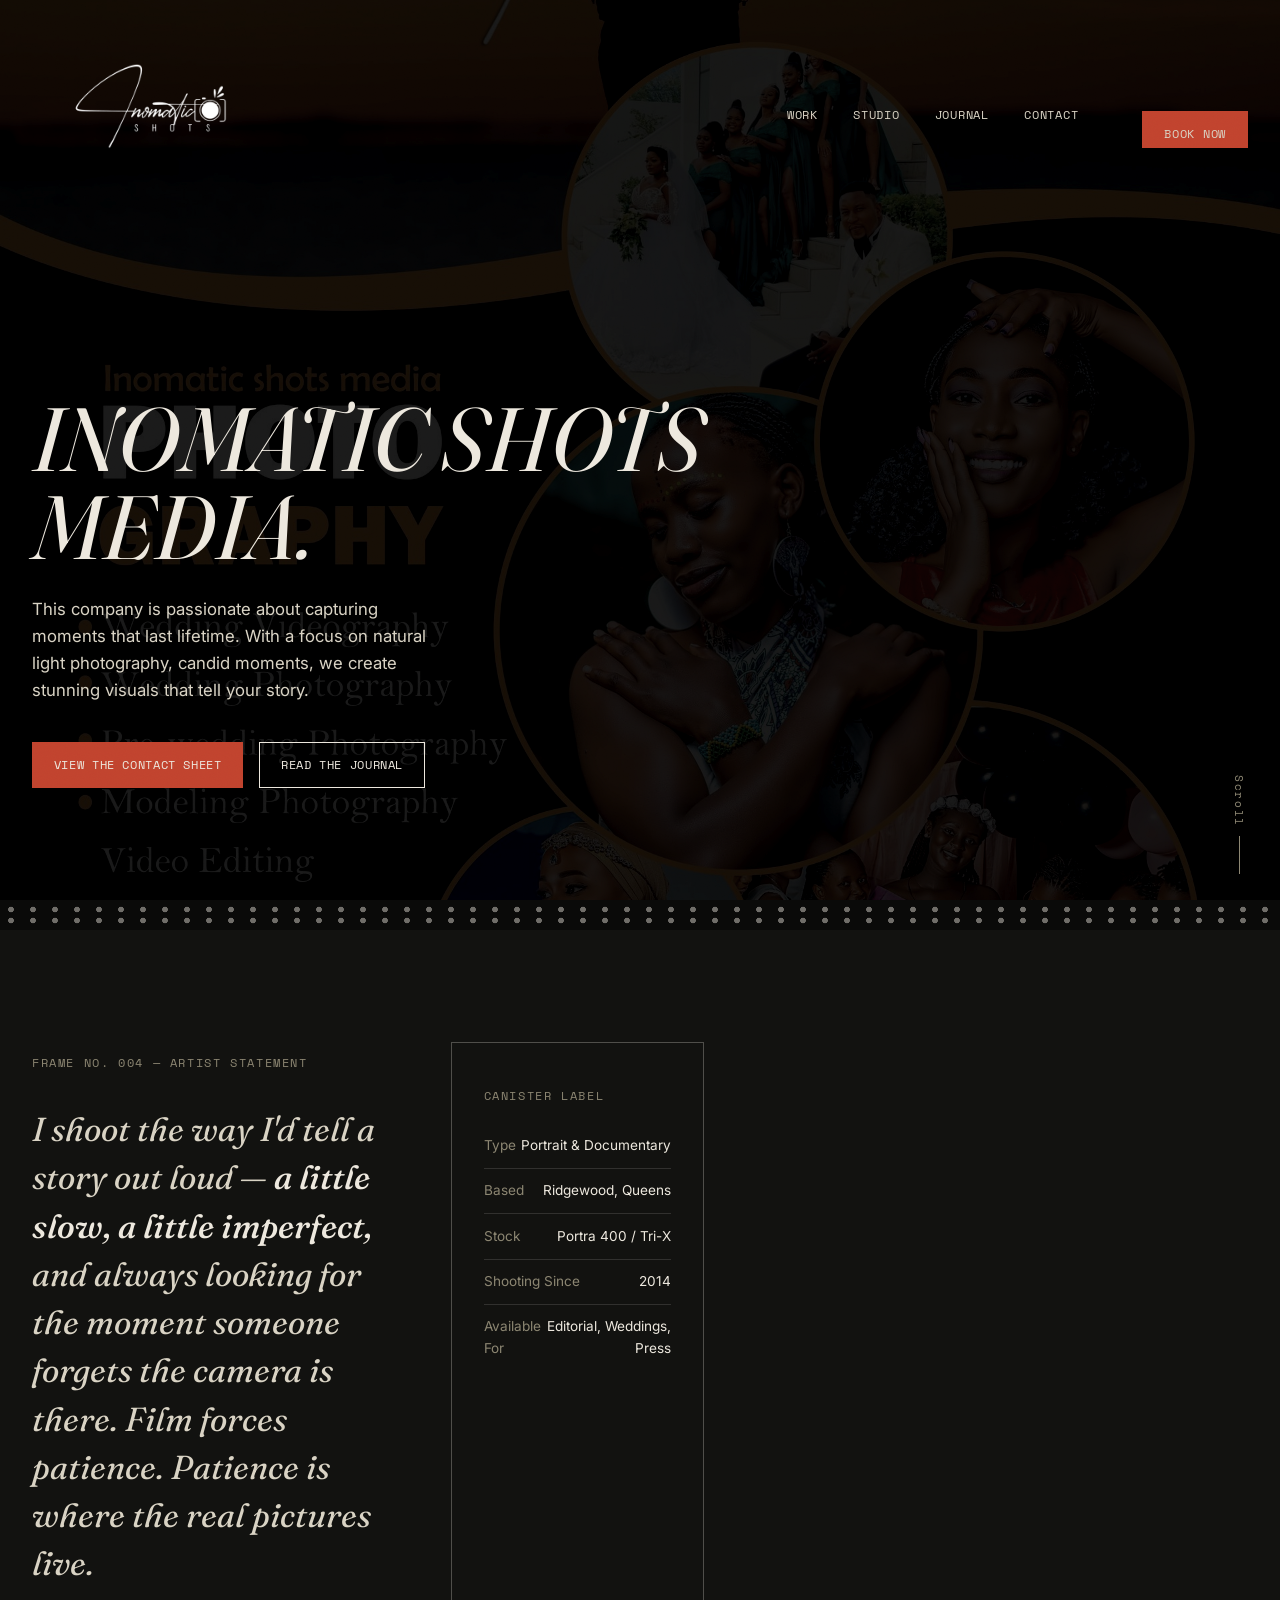
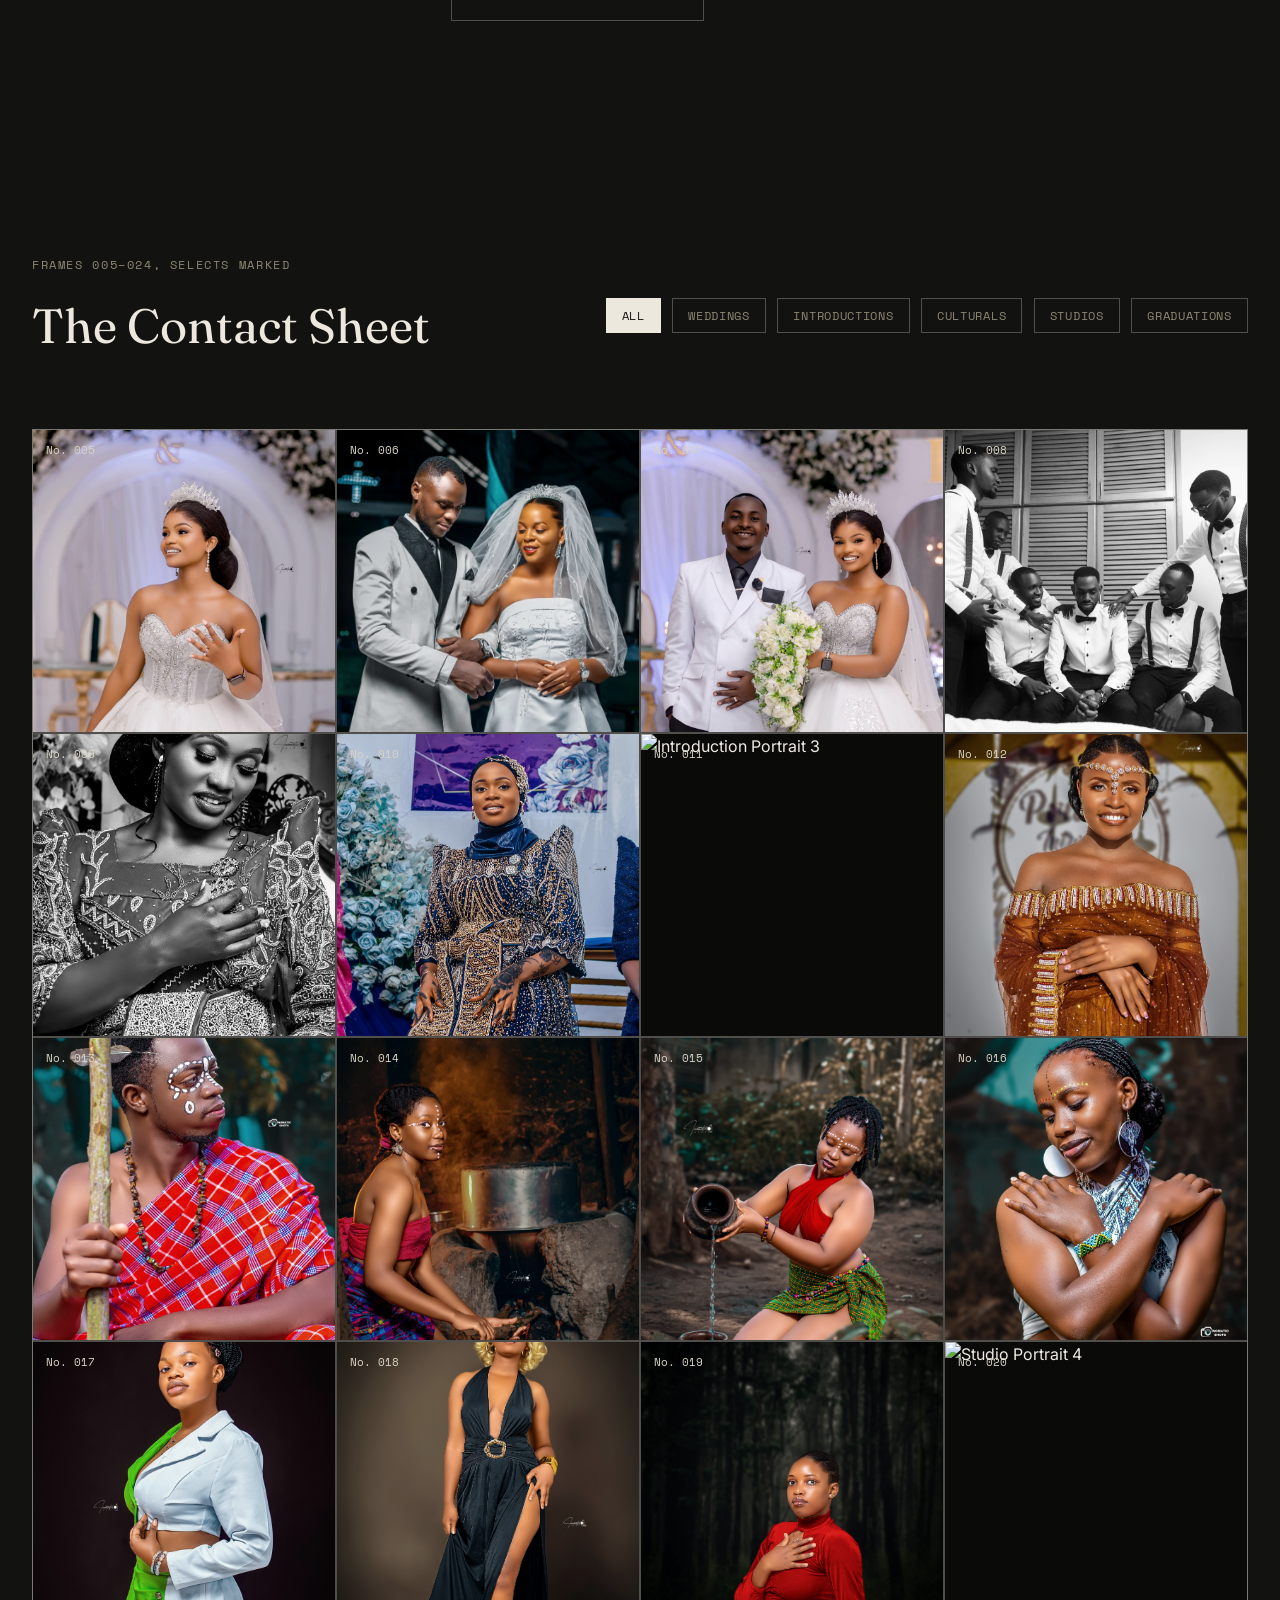
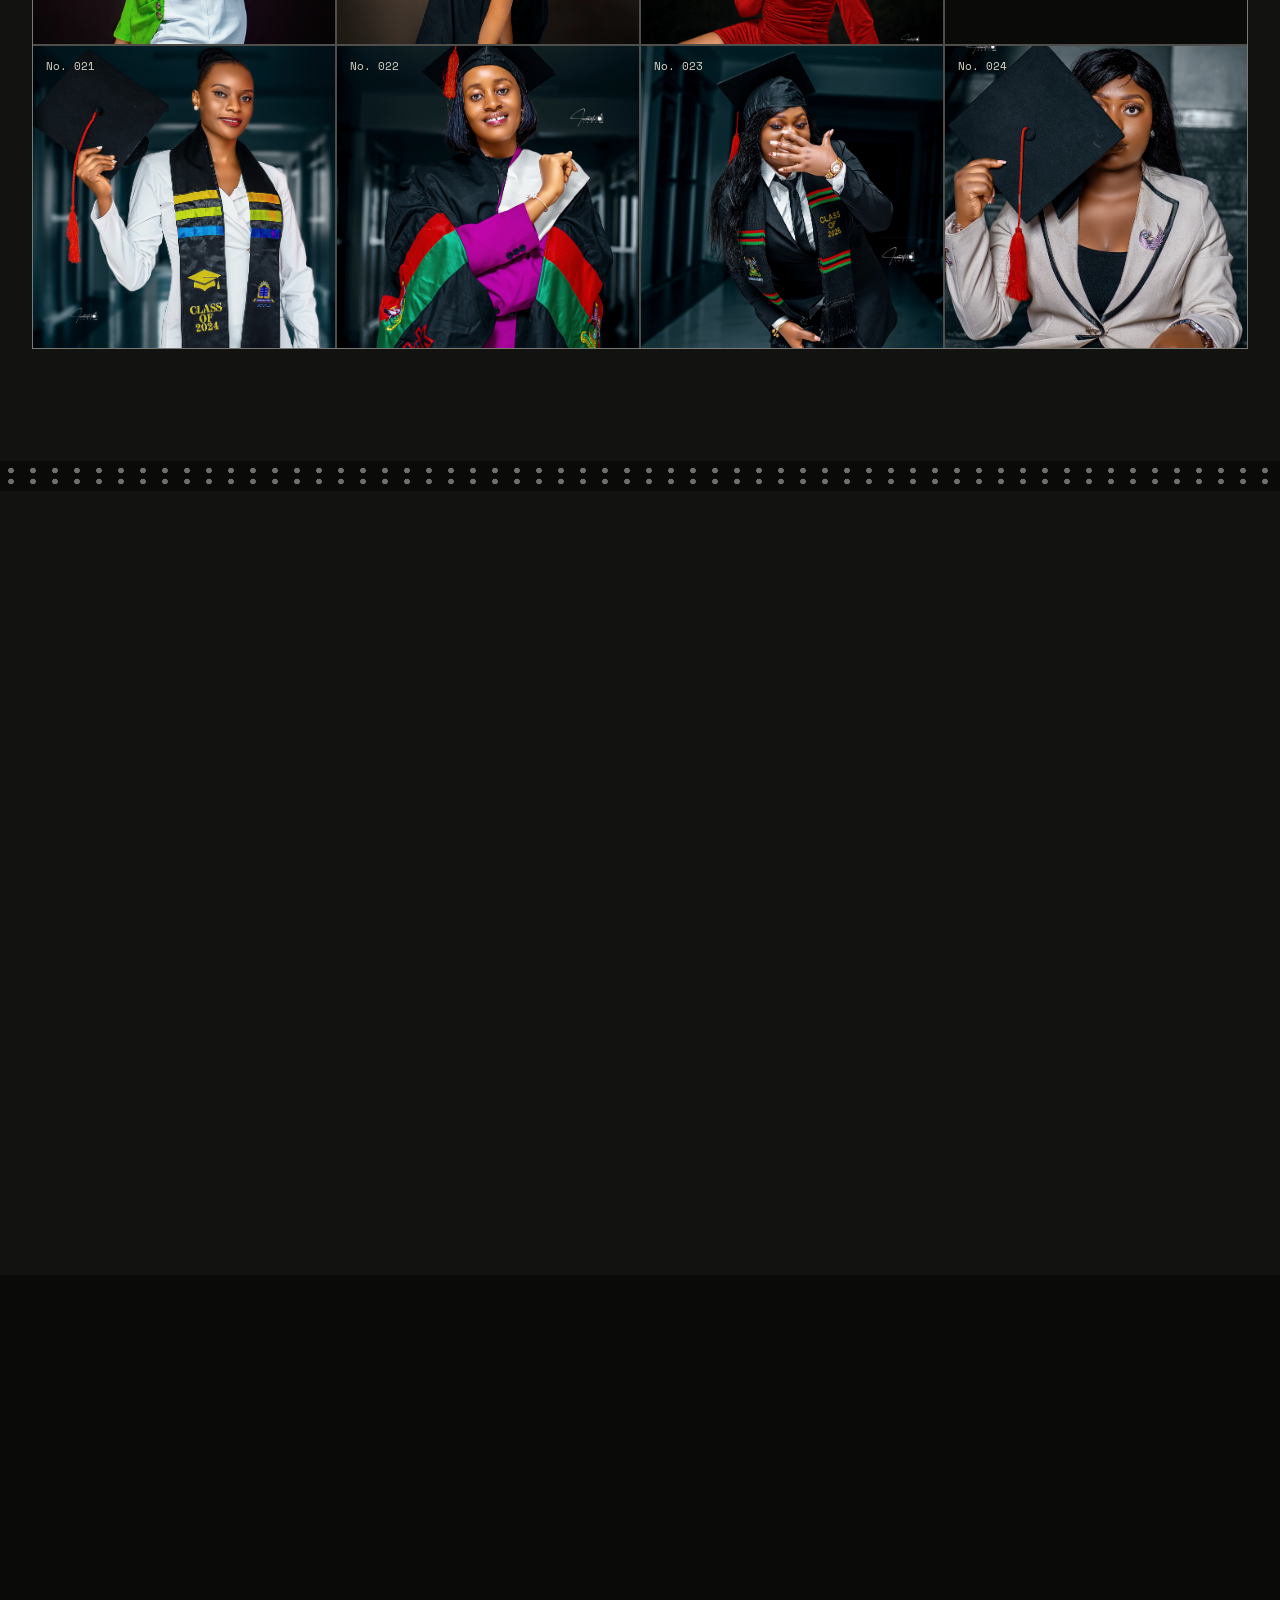
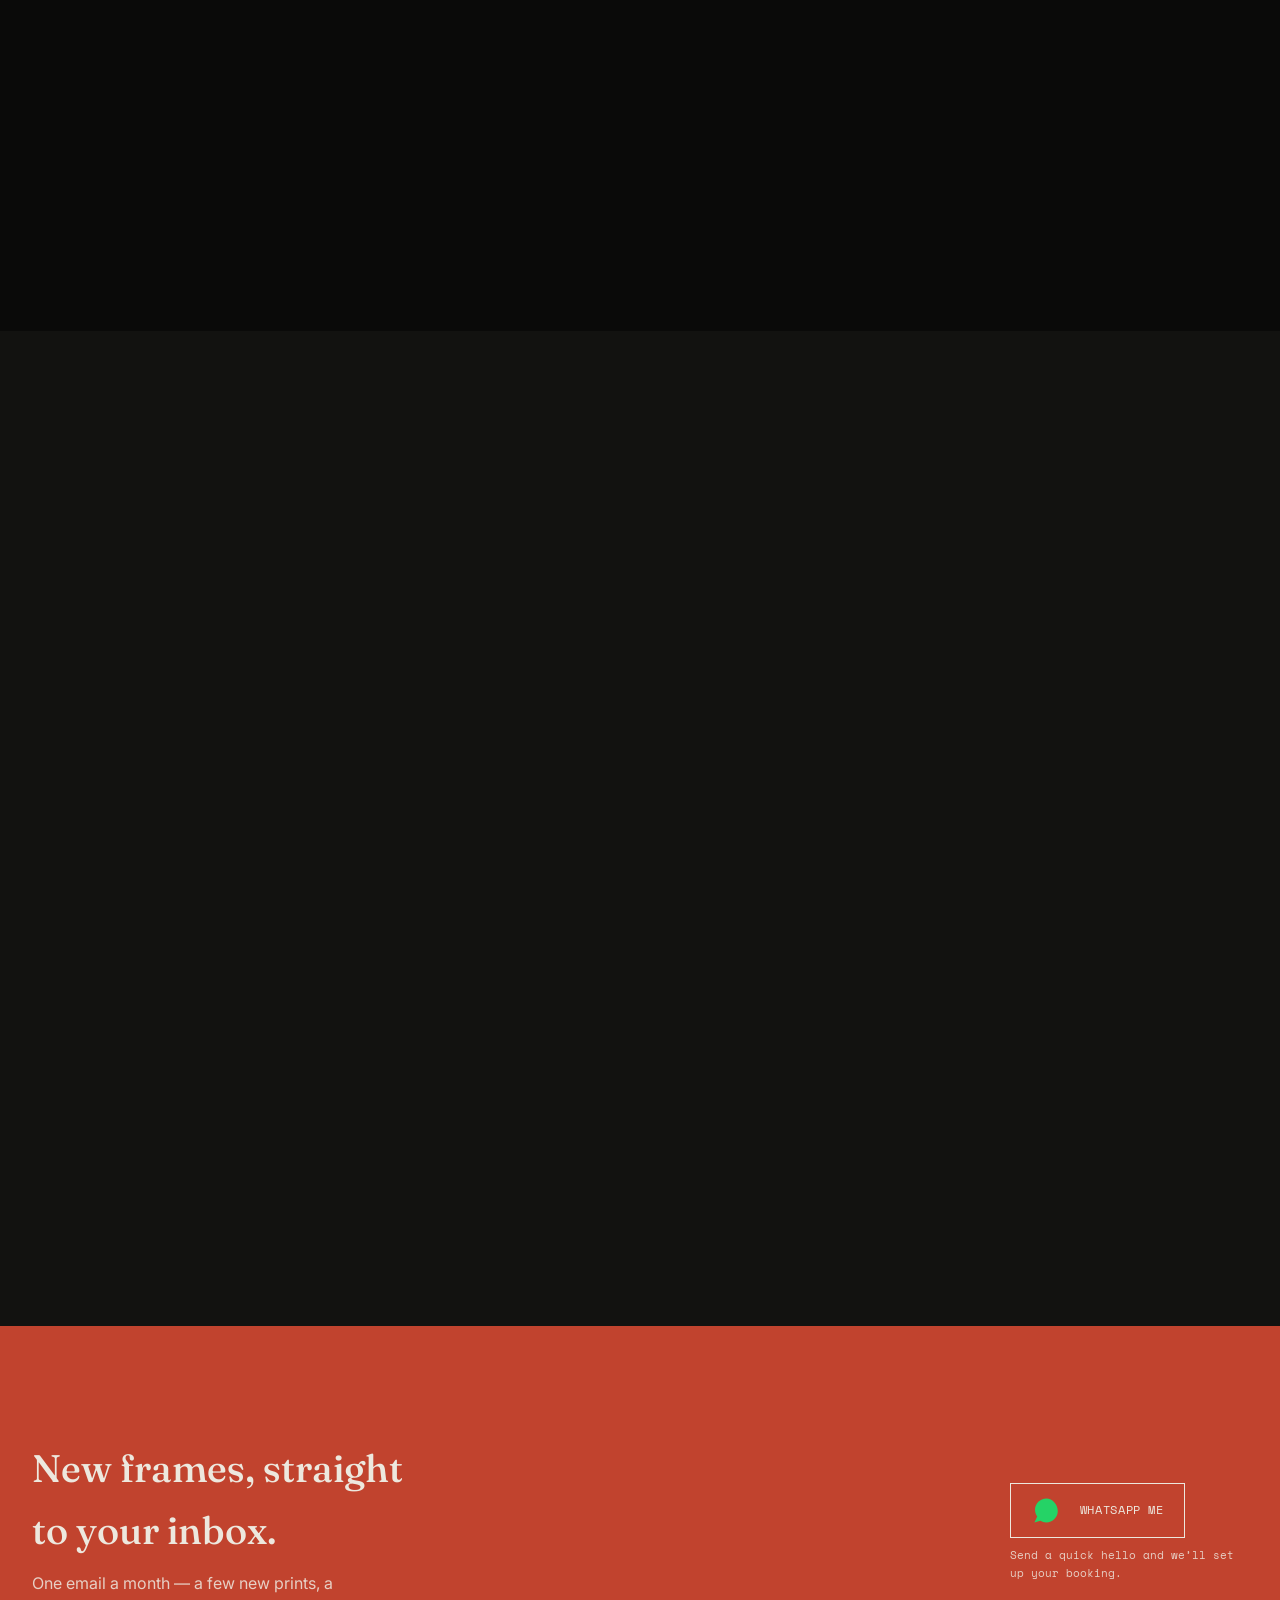
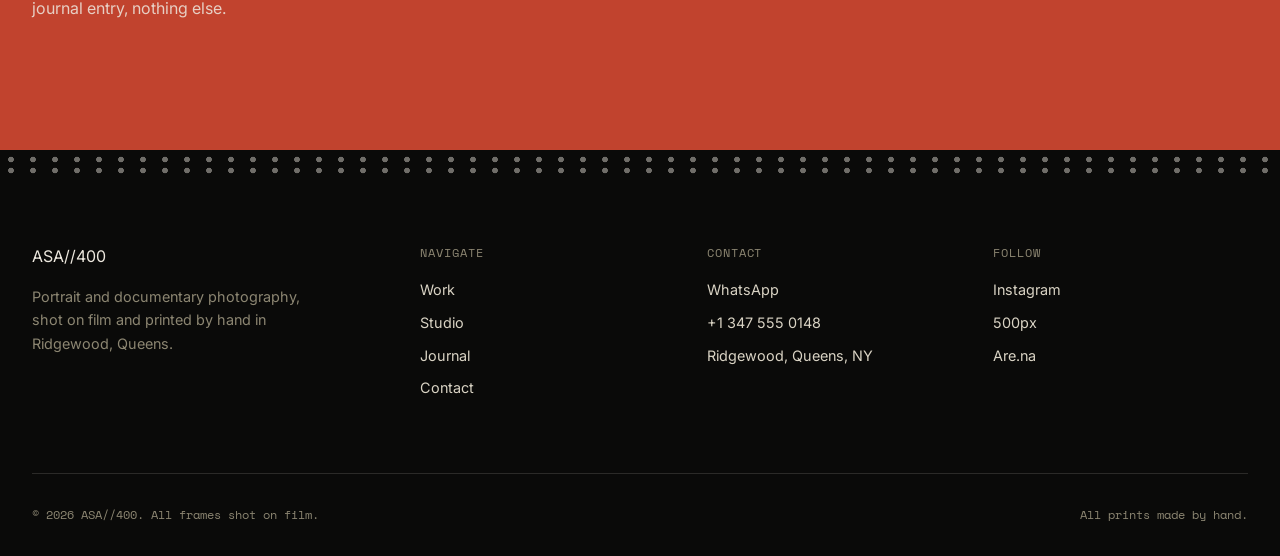
==== commit ee5b98fc: "Update index.html" ====
--- a/index.html
+++ b/index.html
@@ -38,10 +38,8 @@
       <span></span>
       <span></span>
     </div>
-    <h1>Inomatic Shots Media.</h1>
-    <p class="hero-sub">Portrait and documentary photography by Wren 
-       Sokolova. Every roll developed by hand in a converted darkroom in 
-      Ridgewood — no two prints ever quite alike.</p>
+    <h1>INOMATIC SHOTS MEDIA.</h1>
+    <p class="hero-sub">This company is passionate about capturing moments that last lifetime. With a focus on natural light photography, candid moments, we create stunning visuals that tell your story.</p>
      <div class="hero-actions">
        <a href="#sheet" class="btn btn-solid">View the Contact Sheet</a>
        <a href="#journal" class="btn">Read the Journal</a>
@@ -295,4 +293,4 @@
 
 <script src="script.js"></script>
 
-</body></html>+</body></html>
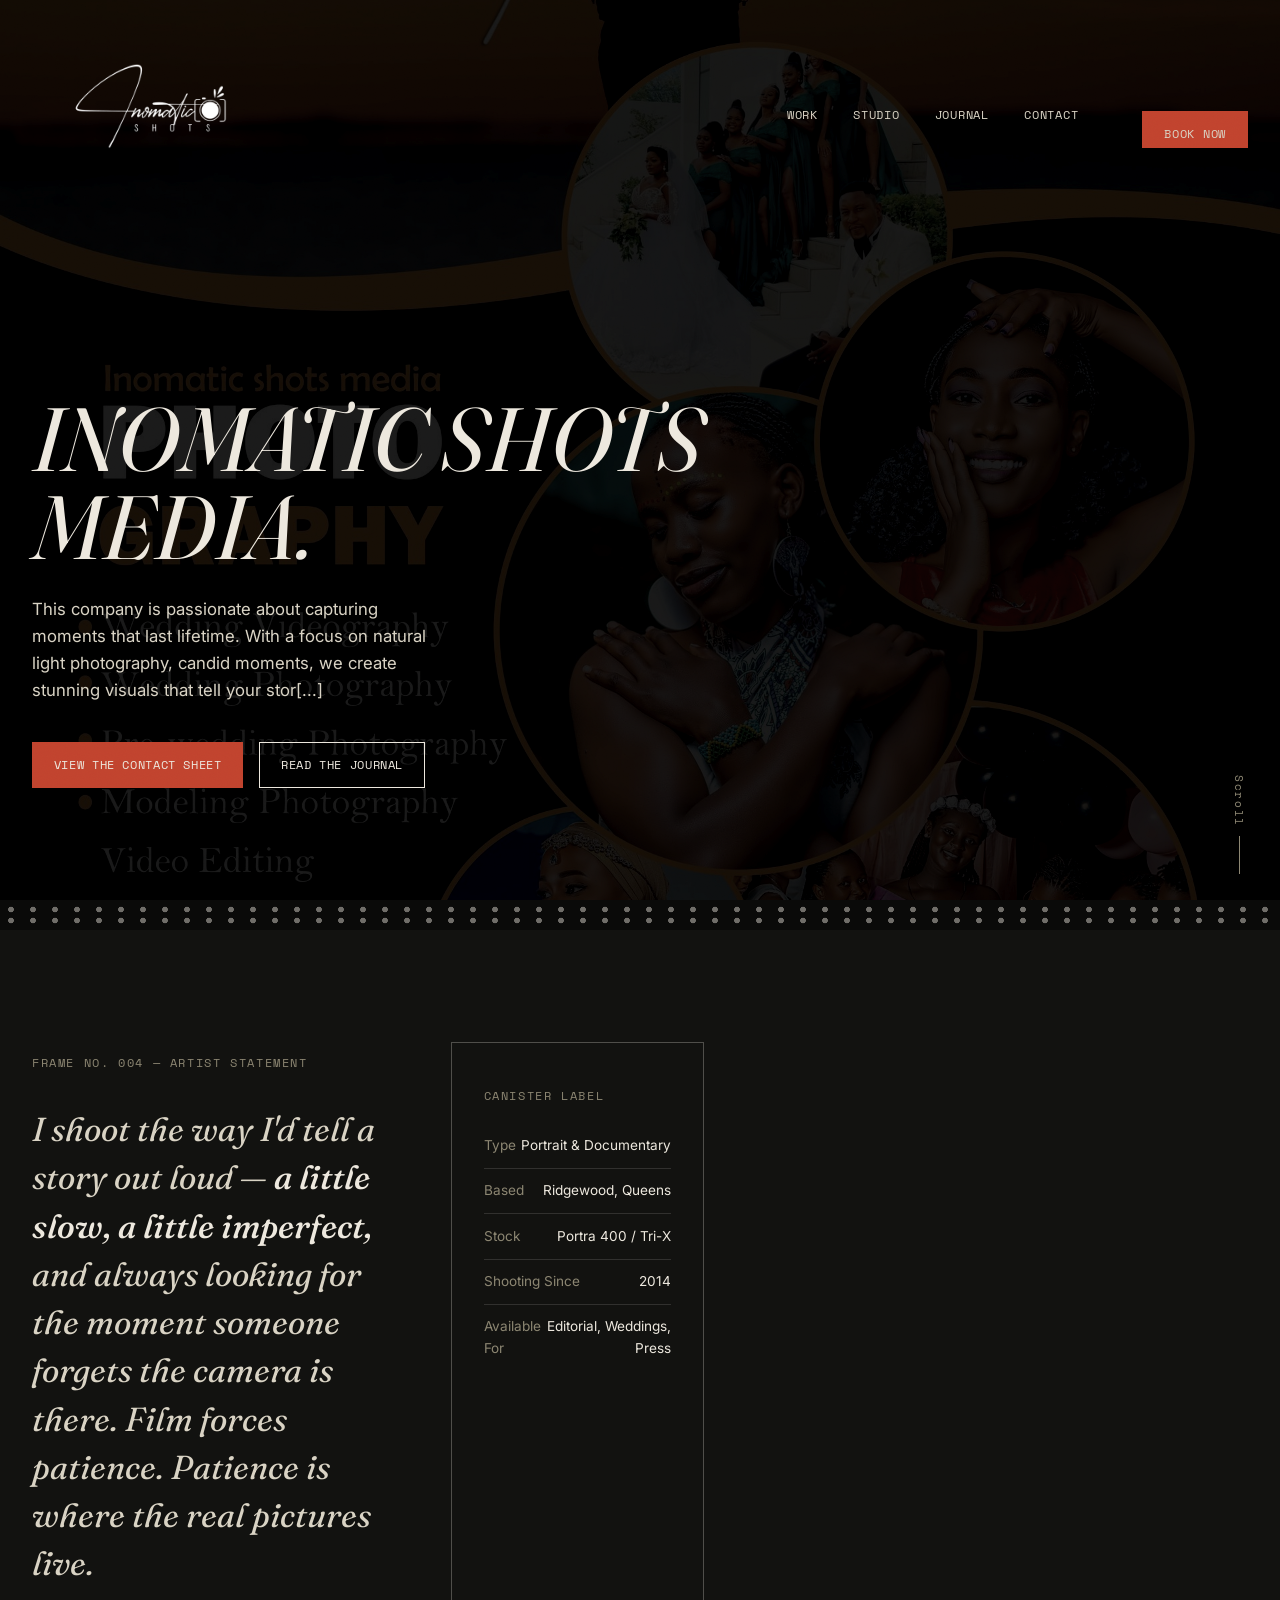
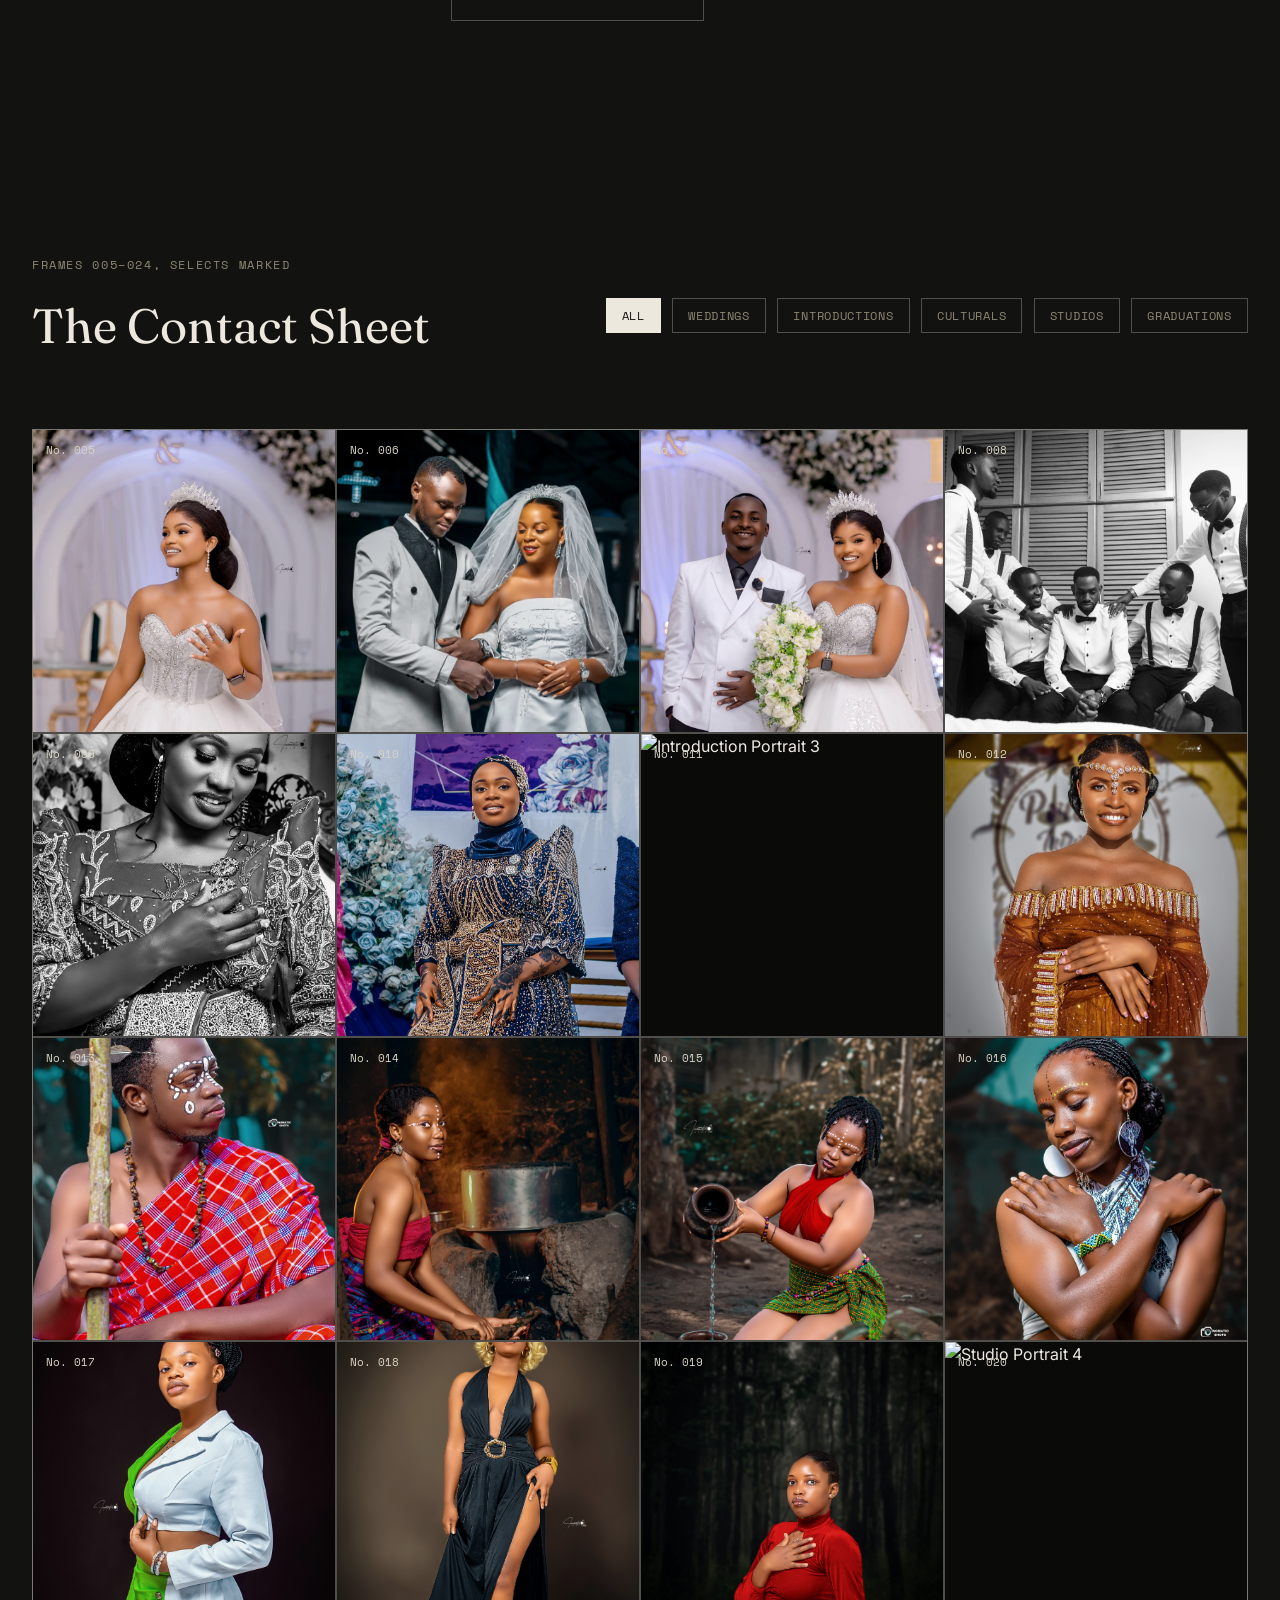
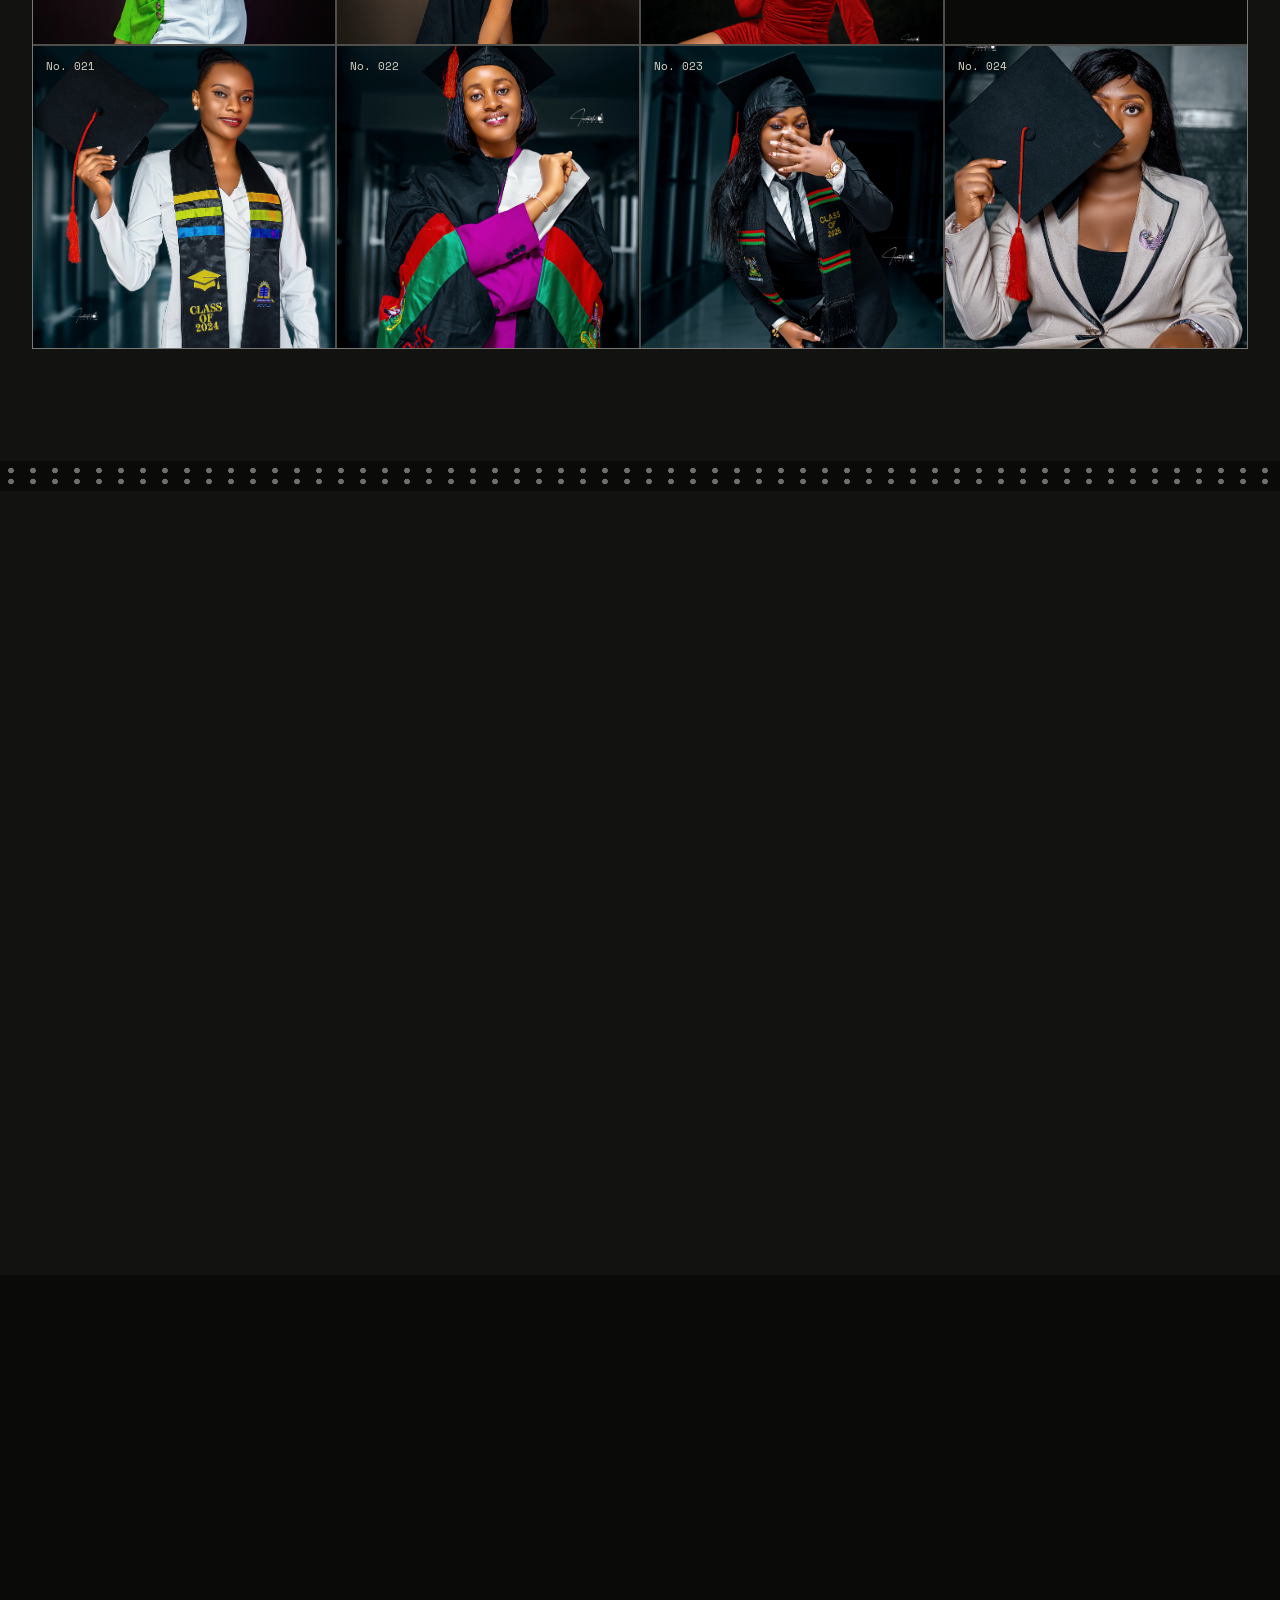
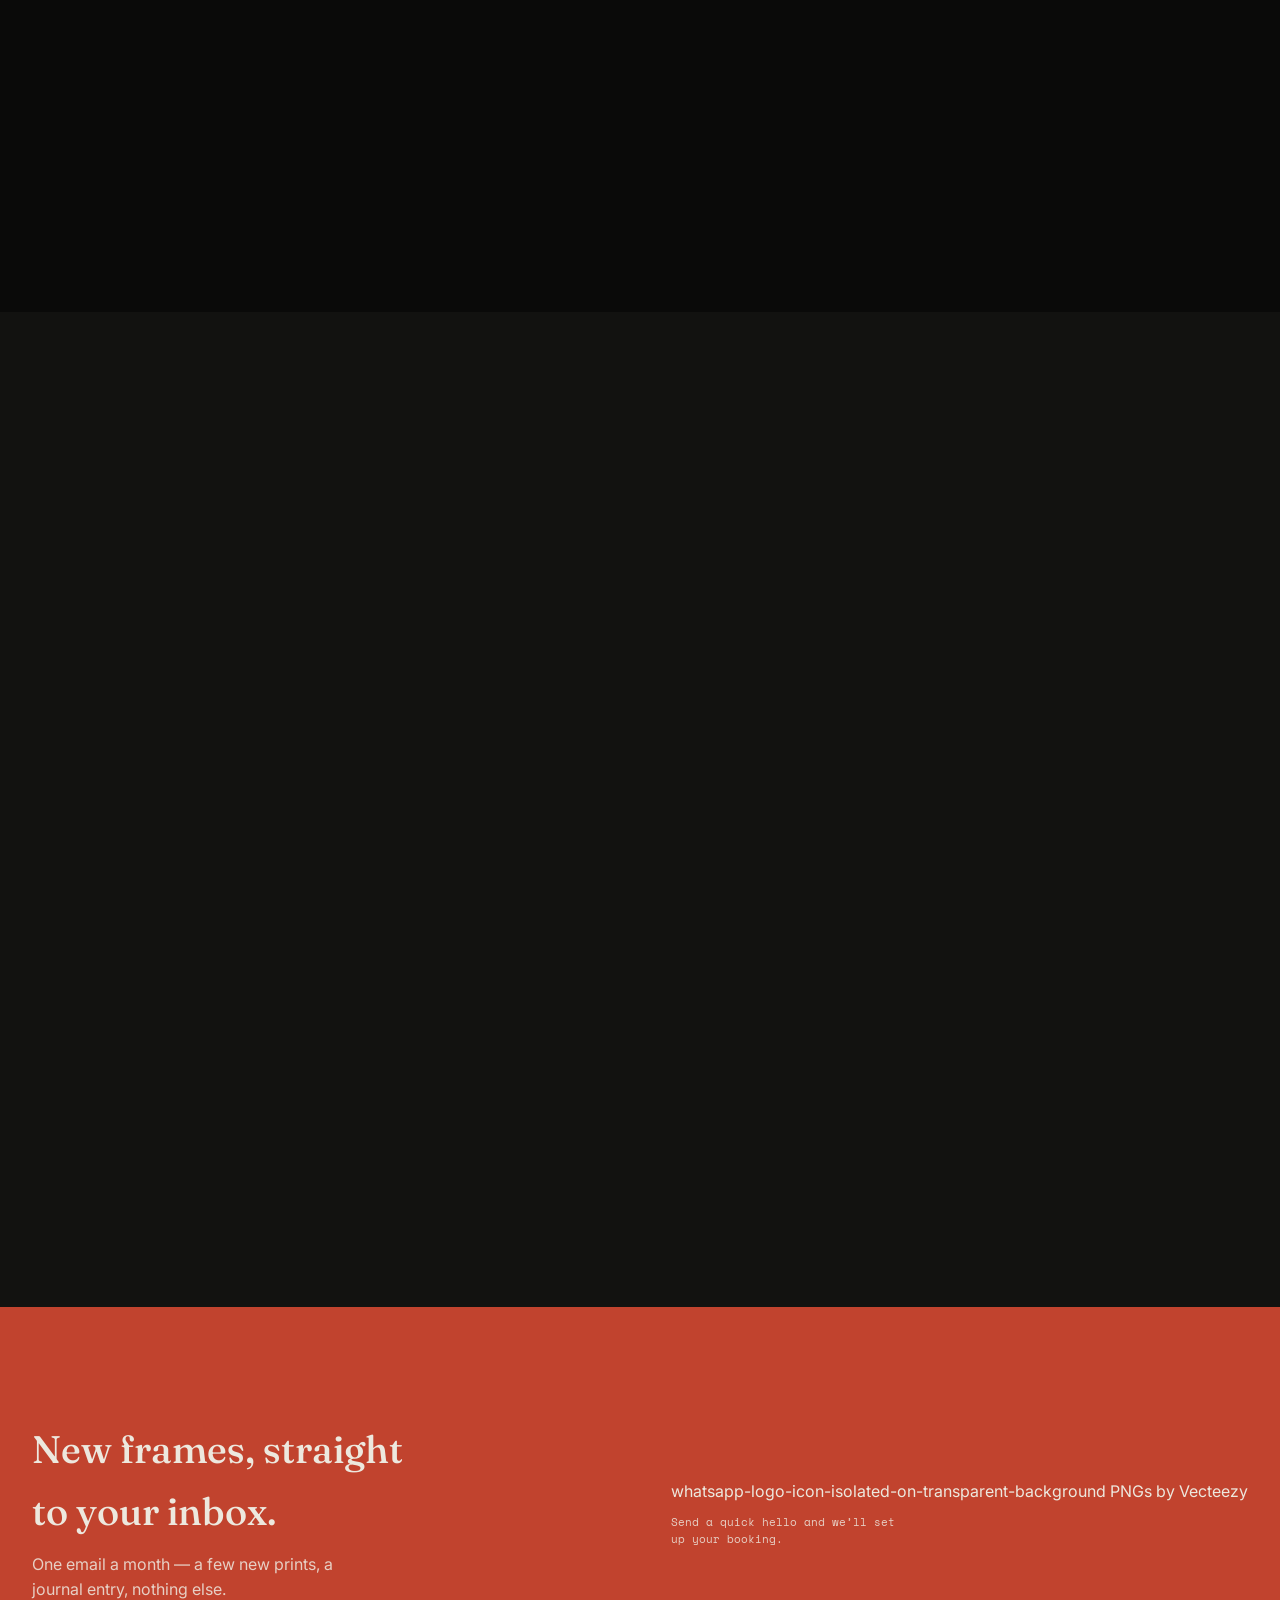
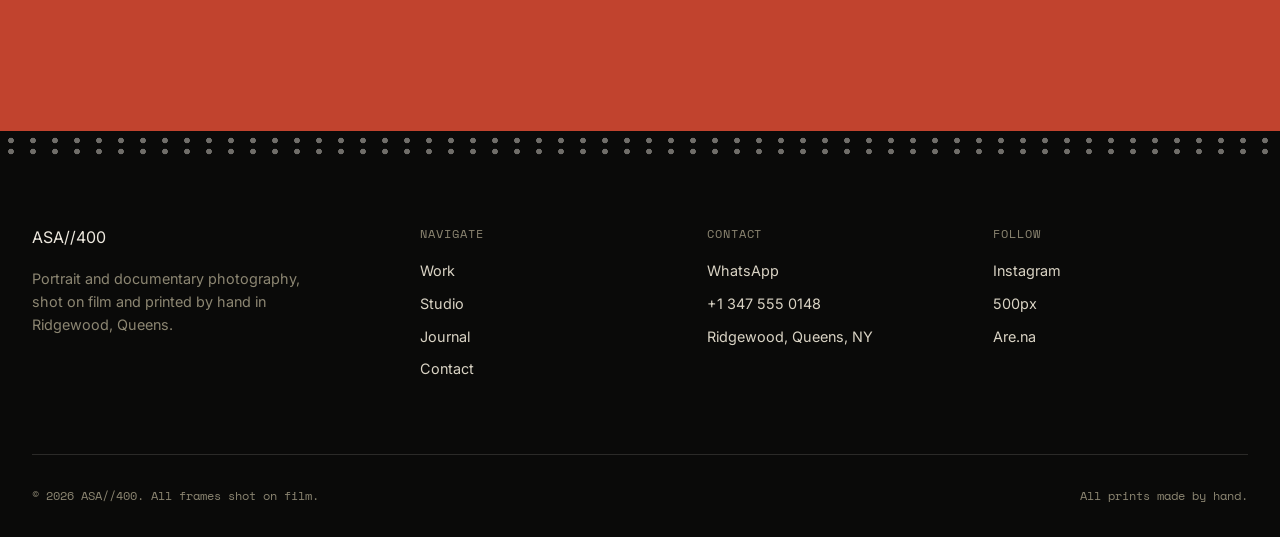
==== commit 9dca6323: "Replace WhatsApp SVG button with Vecteezy external link" ====
--- a/index.html
+++ b/index.html
@@ -39,7 +39,7 @@
       <span></span>
     </div>
     <h1>INOMATIC SHOTS MEDIA.</h1>
-    <p class="hero-sub">This company is passionate about capturing moments that last lifetime. With a focus on natural light photography, candid moments, we create stunning visuals that tell your story.</p>
+    <p class="hero-sub">This company is passionate about capturing moments that last lifetime. With a focus on natural light photography, candid moments, we create stunning visuals that tell your stor[...]
      <div class="hero-actions">
        <a href="#sheet" class="btn btn-solid">View the Contact Sheet</a>
        <a href="#journal" class="btn">Read the Journal</a>
@@ -181,7 +181,7 @@
 
       <div class="testi-controls">
         <button class="testi-arrow" id="testiPrev" aria-label="Previous testimonial">←</button>
-        <div class="testi-dots" id="testiDots"><button class="testi-dot active" aria-label="Go to testimonial 1"></button><button class="testi-dot" aria-label="Go to testimonial 2"></button><button class="testi-dot" aria-label="Go to testimonial 3"></button></div>
+        <div class="testi-dots" id="testiDots"><button class="testi-dot active" aria-label="Go to testimonial 1"></button><button class="testi-dot" aria-label="Go to testimonial 2"></button><button cl[...]
         <button class="testi-arrow" id="testiNext" aria-label="Next testimonial">→</button>
       </div>
 
@@ -235,14 +235,7 @@
     </div>
     <div>
       <div class="newsletter-form">
-        <a href="https://wa.me/256757491879?text=Hello%20I%20would%20like%20to%20book%20a%20sitting" class="btn btn-solid" target="_blank" rel="noopener noreferrer">
-          <span class="wa-icon" aria-hidden="true">
-            <svg viewBox="0 0 24 24" fill="currentColor" role="img" aria-label="WhatsApp">
-              <path d="M17.472 14.382c-.297-.149-1.758-.867-2.03-.967-.273-.099-.47-.149-.67.149-.198.297-.768.967-.941 1.165-.173.198-.347.223-.644.074-.297-.149-1.255-.462-2.39-1.475-.883-.788-1.48-1.761-1.653-2.059-.173-.297-.018-.458.13-.606.134-.133.297-.347.446-.521.149-.174.198-.298.297-.497.099-.2.05-.375-.025-.524-.074-.149-.669-1.612-.92-2.208-.242-.579-.487-.5-.669-.51l-.57-.01c-.198 0-.52.074-.79.375-.27.3-1.03 1.005-1.03 2.445 0 1.44 1.055 2.834 1.204 3.032.149.198 2.085 3.18 5.056 4.452.705.305 1.254.49 1.684.627.707.224 1.349.193 1.857.117.568-.085 1.758-.719 2.006-1.413.248-.694.248-1.289.174-1.413-.073-.123-.27-.198-.568-.347zM12.004 2C6.76 2 2.5 6.26 2.5 11.504c0 2.08.68 4.01 1.83 5.58L2 22l4.98-1.306a9.5 9.5 0 005.024 1.306c5.244 0 9.504-4.26 9.504-9.504S17.248 2 12.004 2z"/>
-            </svg>
-          </span>
-          <span>WhatsApp Me</span>
-        </a>
+        <a href="https://www.vecteezy.com/png/24398617-whatsapp-logo-icon-isolated-on-transparent-background">whatsapp-logo-icon-isolated-on-transparent-background PNGs by Vecteezy</a>
       </div>
       <p class="newsletter-fine">Send a quick hello and we’ll set up your booking.</p>
     </div>
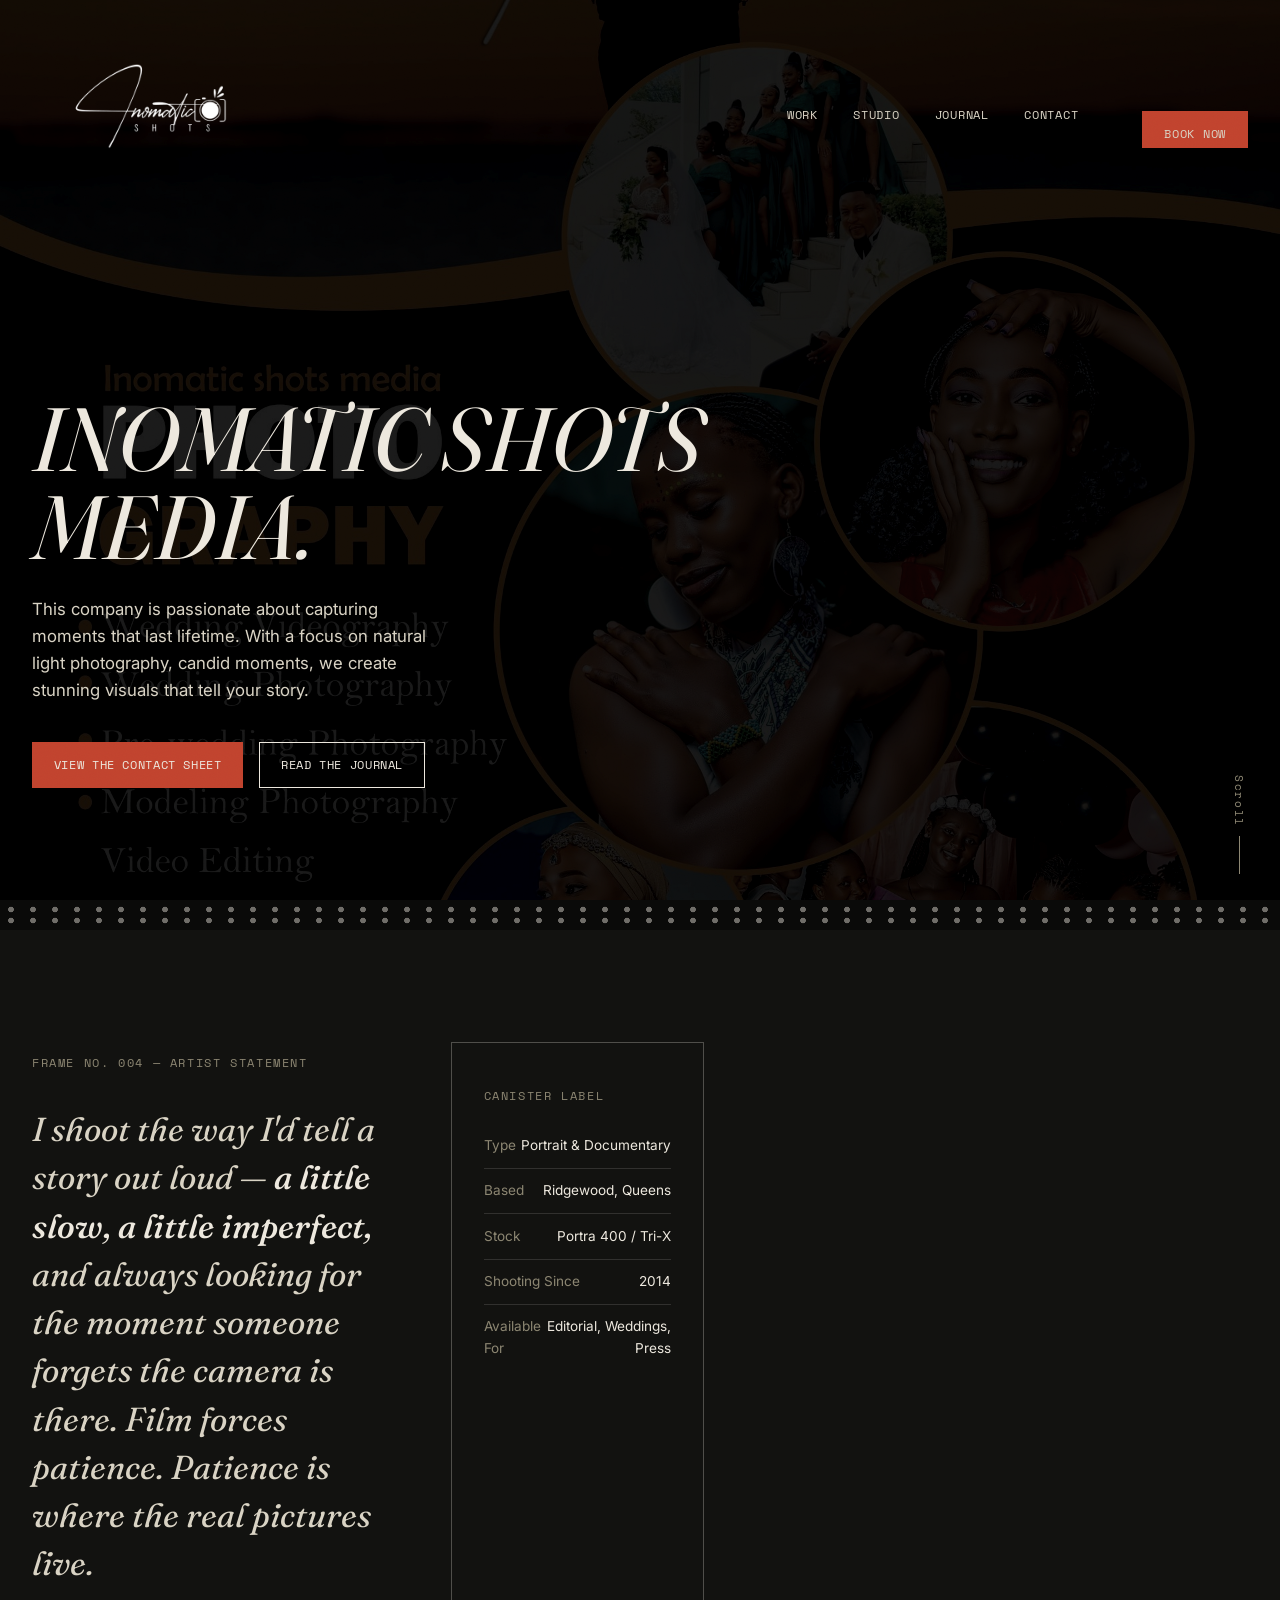
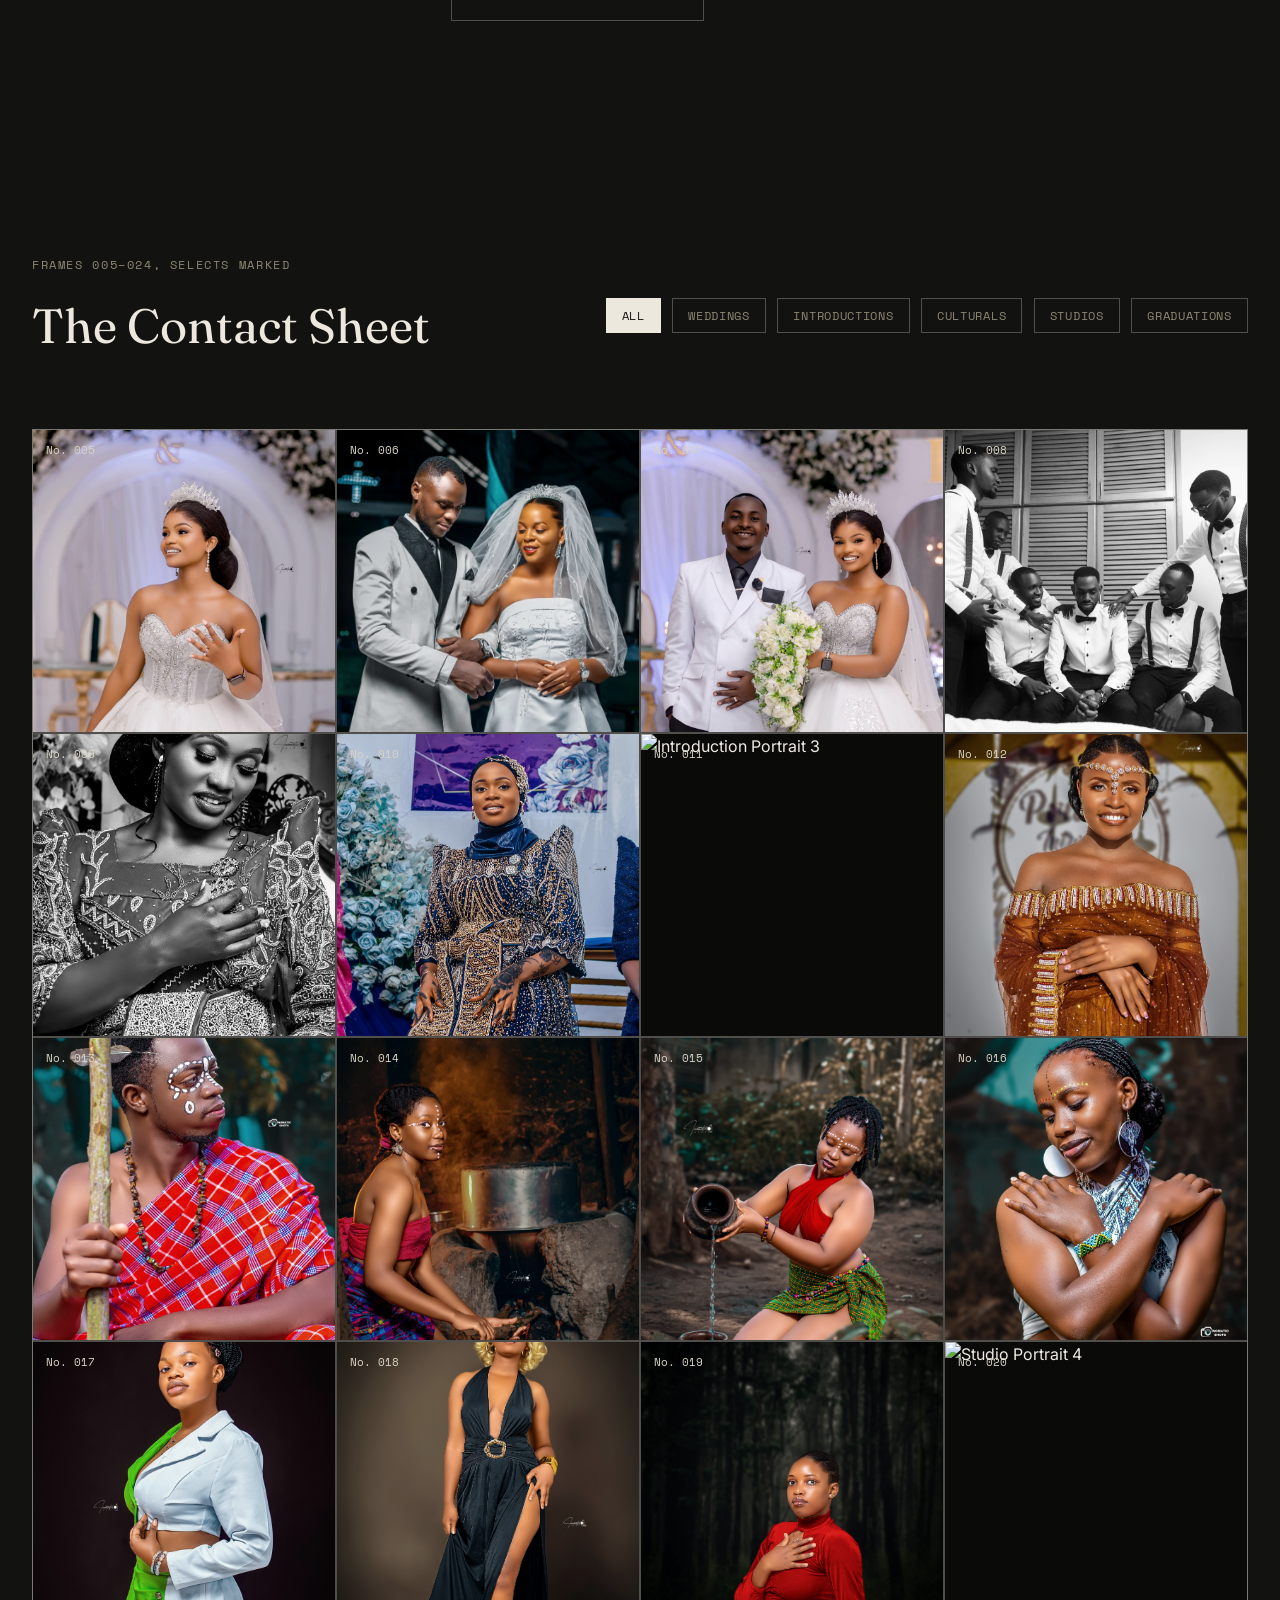
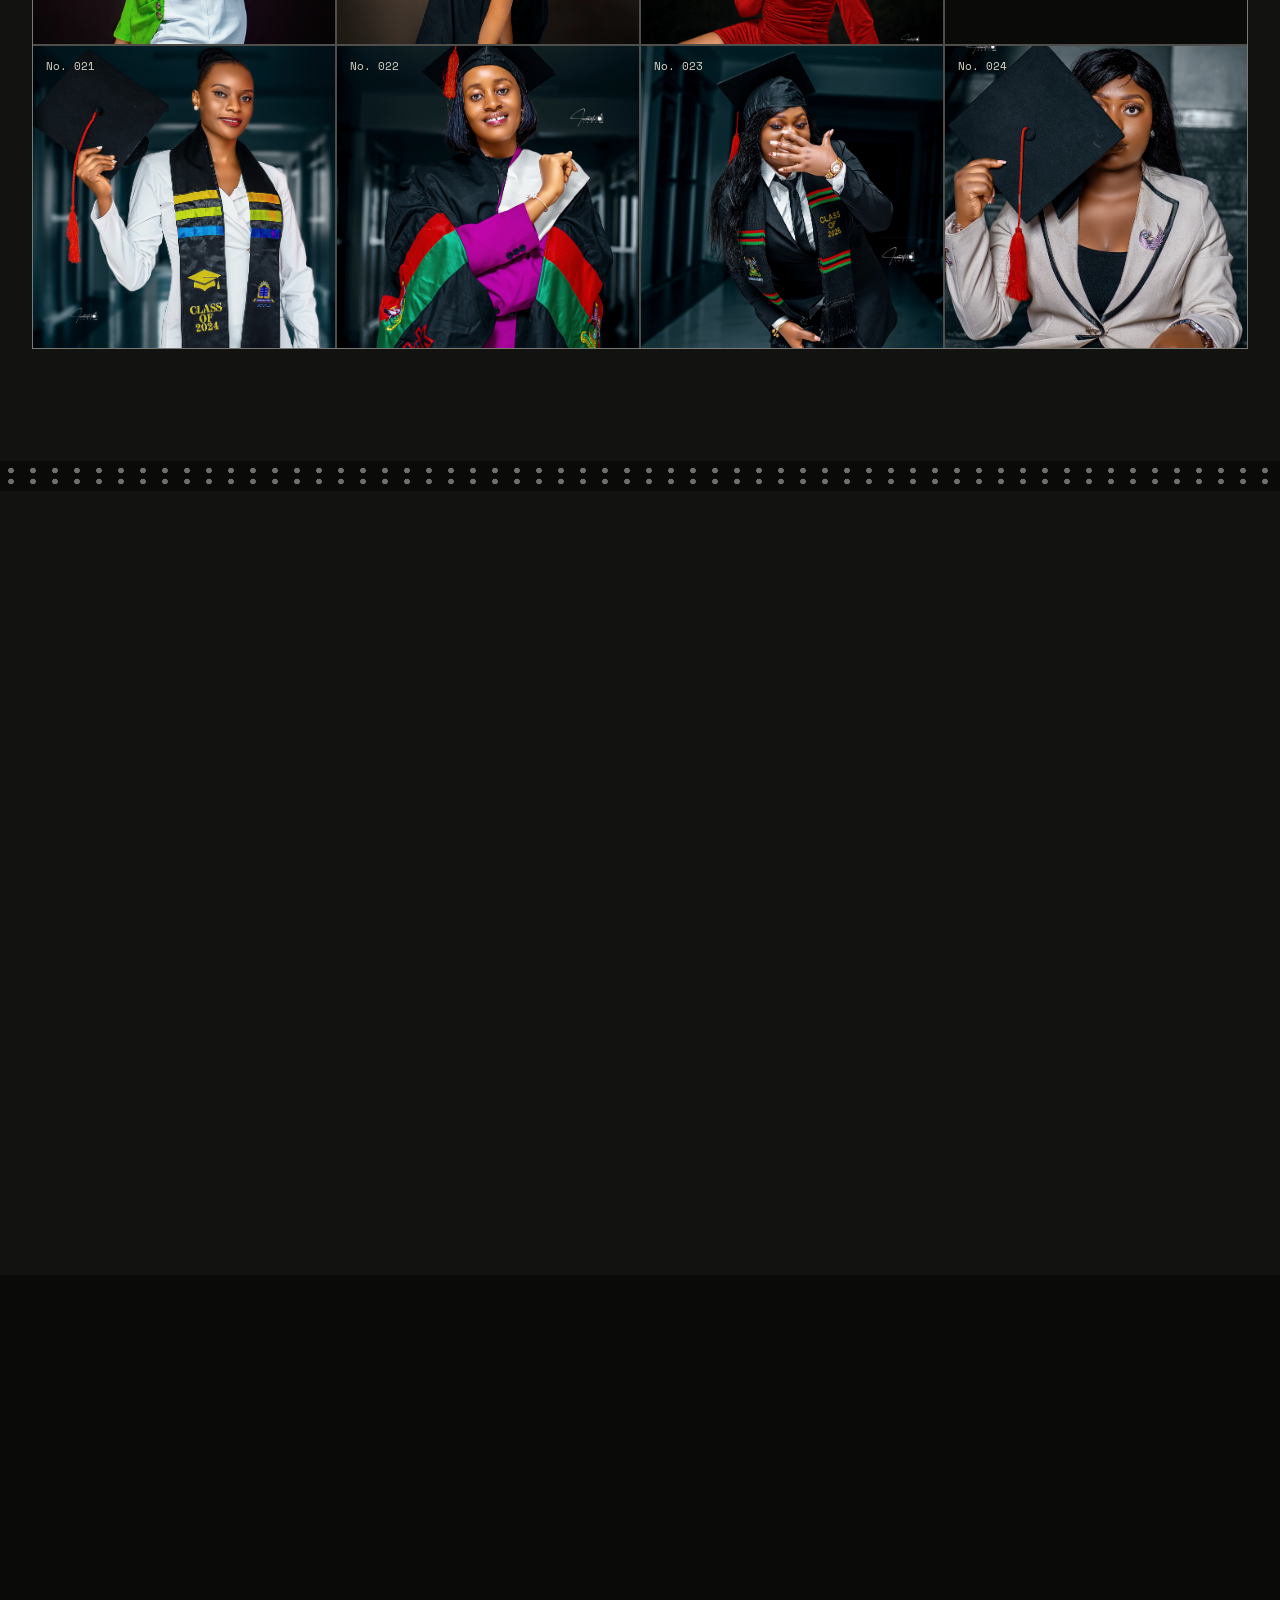
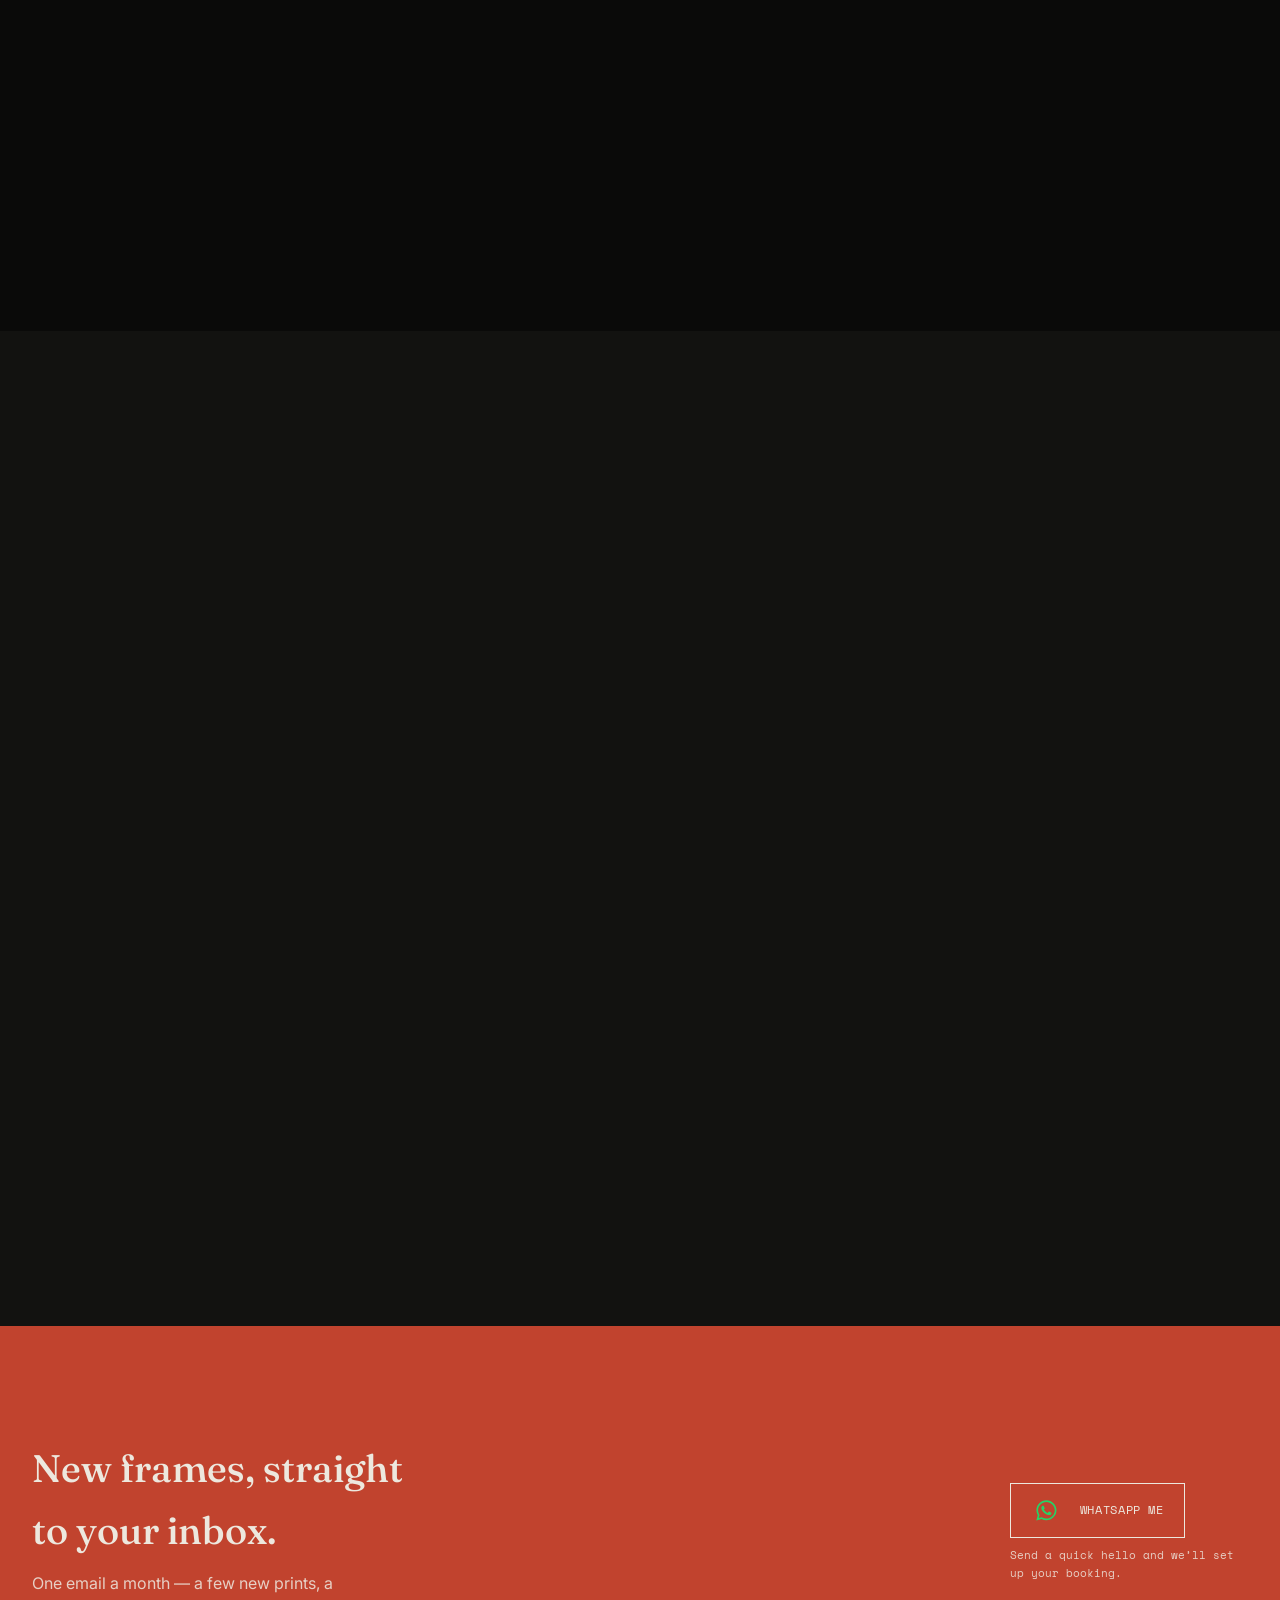
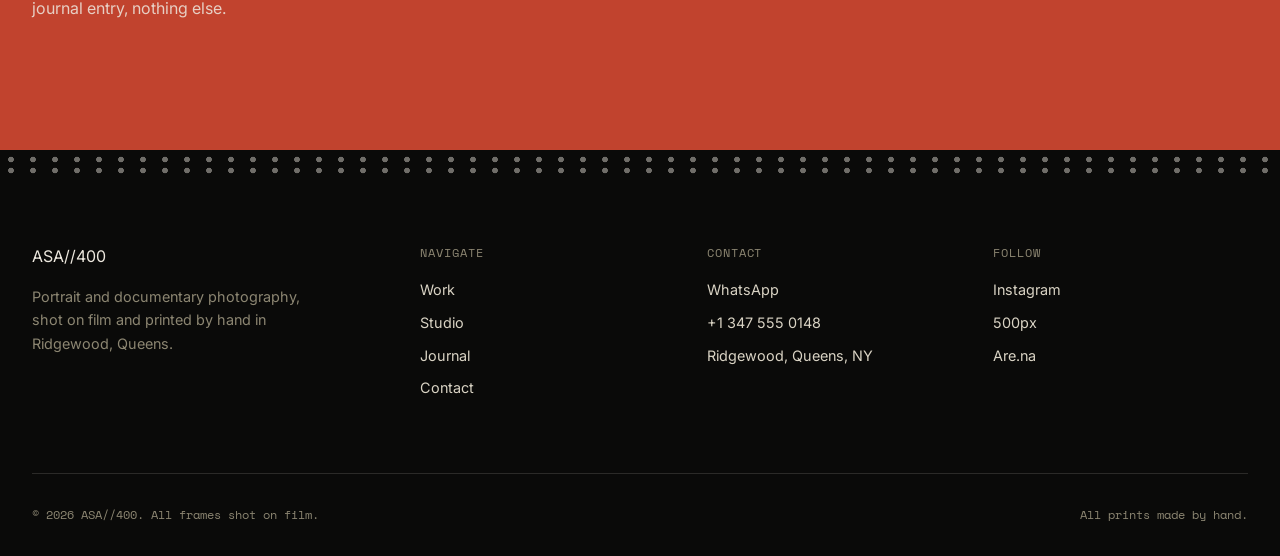
==== commit c0c2c51a: "Add files via upload" ====
--- a/index.html
+++ b/index.html
@@ -39,7 +39,7 @@
       <span></span>
     </div>
     <h1>INOMATIC SHOTS MEDIA.</h1>
-    <p class="hero-sub">This company is passionate about capturing moments that last lifetime. With a focus on natural light photography, candid moments, we create stunning visuals that tell your stor[...]
+    <p class="hero-sub">This company is passionate about capturing moments that last lifetime. With a focus on natural light photography, candid moments, we create stunning visuals that tell your story.</p>
      <div class="hero-actions">
        <a href="#sheet" class="btn btn-solid">View the Contact Sheet</a>
        <a href="#journal" class="btn">Read the Journal</a>
@@ -181,7 +181,7 @@
 
       <div class="testi-controls">
         <button class="testi-arrow" id="testiPrev" aria-label="Previous testimonial">←</button>
-        <div class="testi-dots" id="testiDots"><button class="testi-dot active" aria-label="Go to testimonial 1"></button><button class="testi-dot" aria-label="Go to testimonial 2"></button><button cl[...]
+        <div class="testi-dots" id="testiDots"><button class="testi-dot active" aria-label="Go to testimonial 1"></button><button class="testi-dot" aria-label="Go to testimonial 2"></button><button class="testi-dot" aria-label="Go to testimonial 3"></button></div>
         <button class="testi-arrow" id="testiNext" aria-label="Next testimonial">→</button>
       </div>
 
@@ -235,7 +235,14 @@
     </div>
     <div>
       <div class="newsletter-form">
-        <a href="https://www.vecteezy.com/png/24398617-whatsapp-logo-icon-isolated-on-transparent-background">whatsapp-logo-icon-isolated-on-transparent-background PNGs by Vecteezy</a>
+        <a href="https://wa.me/256757491879?text=Hello%20I%20would%20like%20to%20book%20a%20sitting" class="btn btn-solid" target="_blank" rel="noopener noreferrer">
+          <span class="wa-icon" aria-hidden="true">
+            <svg xmlns="http://www.w3.org/2000/svg" viewBox="0 0 640 640" fill="currentColor" role="img" aria-label="WhatsApp">
+              <path d="M476.9 161.1C435 119.1 379.2 96 319.9 96C197.5 96 97.9 195.6 97.9 318C97.9 357.1 108.1 395.3 127.5 429L96 544L213.7 513.1C246.1 530.8 282.6 540.1 319.8 540.1L319.9 540.1C442.2 540.1 544 440.5 544 318.1C544 258.8 518.8 203.1 476.9 161.1zM319.9 502.7C286.7 502.7 254.2 493.8 225.9 477L219.2 473L149.4 491.3L168 423.2L163.6 416.2C145.1 386.8 135.4 352.9 135.4 318C135.4 216.3 218.2 133.5 320 133.5C369.3 133.5 415.6 152.7 450.4 187.6C485.2 222.5 506.6 268.8 506.5 318.1C506.5 419.9 421.6 502.7 319.9 502.7zM421.1 364.5C415.6 361.7 388.3 348.3 383.2 346.5C378.1 344.6 374.4 343.7 370.7 349.3C367 354.9 356.4 367.3 353.1 371.1C349.9 374.8 346.6 375.3 341.1 372.5C308.5 356.2 287.1 343.4 265.6 306.5C259.9 296.7 271.3 297.4 281.9 276.2C283.7 272.5 282.8 269.3 281.4 266.5C280 263.7 268.9 236.4 264.3 225.3C259.8 214.5 255.2 216 251.8 215.8C248.6 215.6 244.9 215.6 241.2 215.6C237.5 215.6 231.5 217 226.4 222.5C221.3 228.1 207 241.5 207 268.8C207 296.1 226.9 322.5 229.6 326.2C232.4 329.9 268.7 385.9 324.4 410C359.6 425.2 373.4 426.5 391 423.9C401.7 422.3 423.8 410.5 428.4 397.5C433 384.5 433 373.4 431.6 371.1C430.3 368.6 426.6 367.2 421.1 364.5z"/>
+            </svg>
+          </span>
+          <span>WhatsApp Me</span>
+        </a>
       </div>
       <p class="newsletter-fine">Send a quick hello and we’ll set up your booking.</p>
     </div>
@@ -286,4 +293,4 @@
 
 <script src="script.js"></script>
 
-</body></html>
+</body></html>
